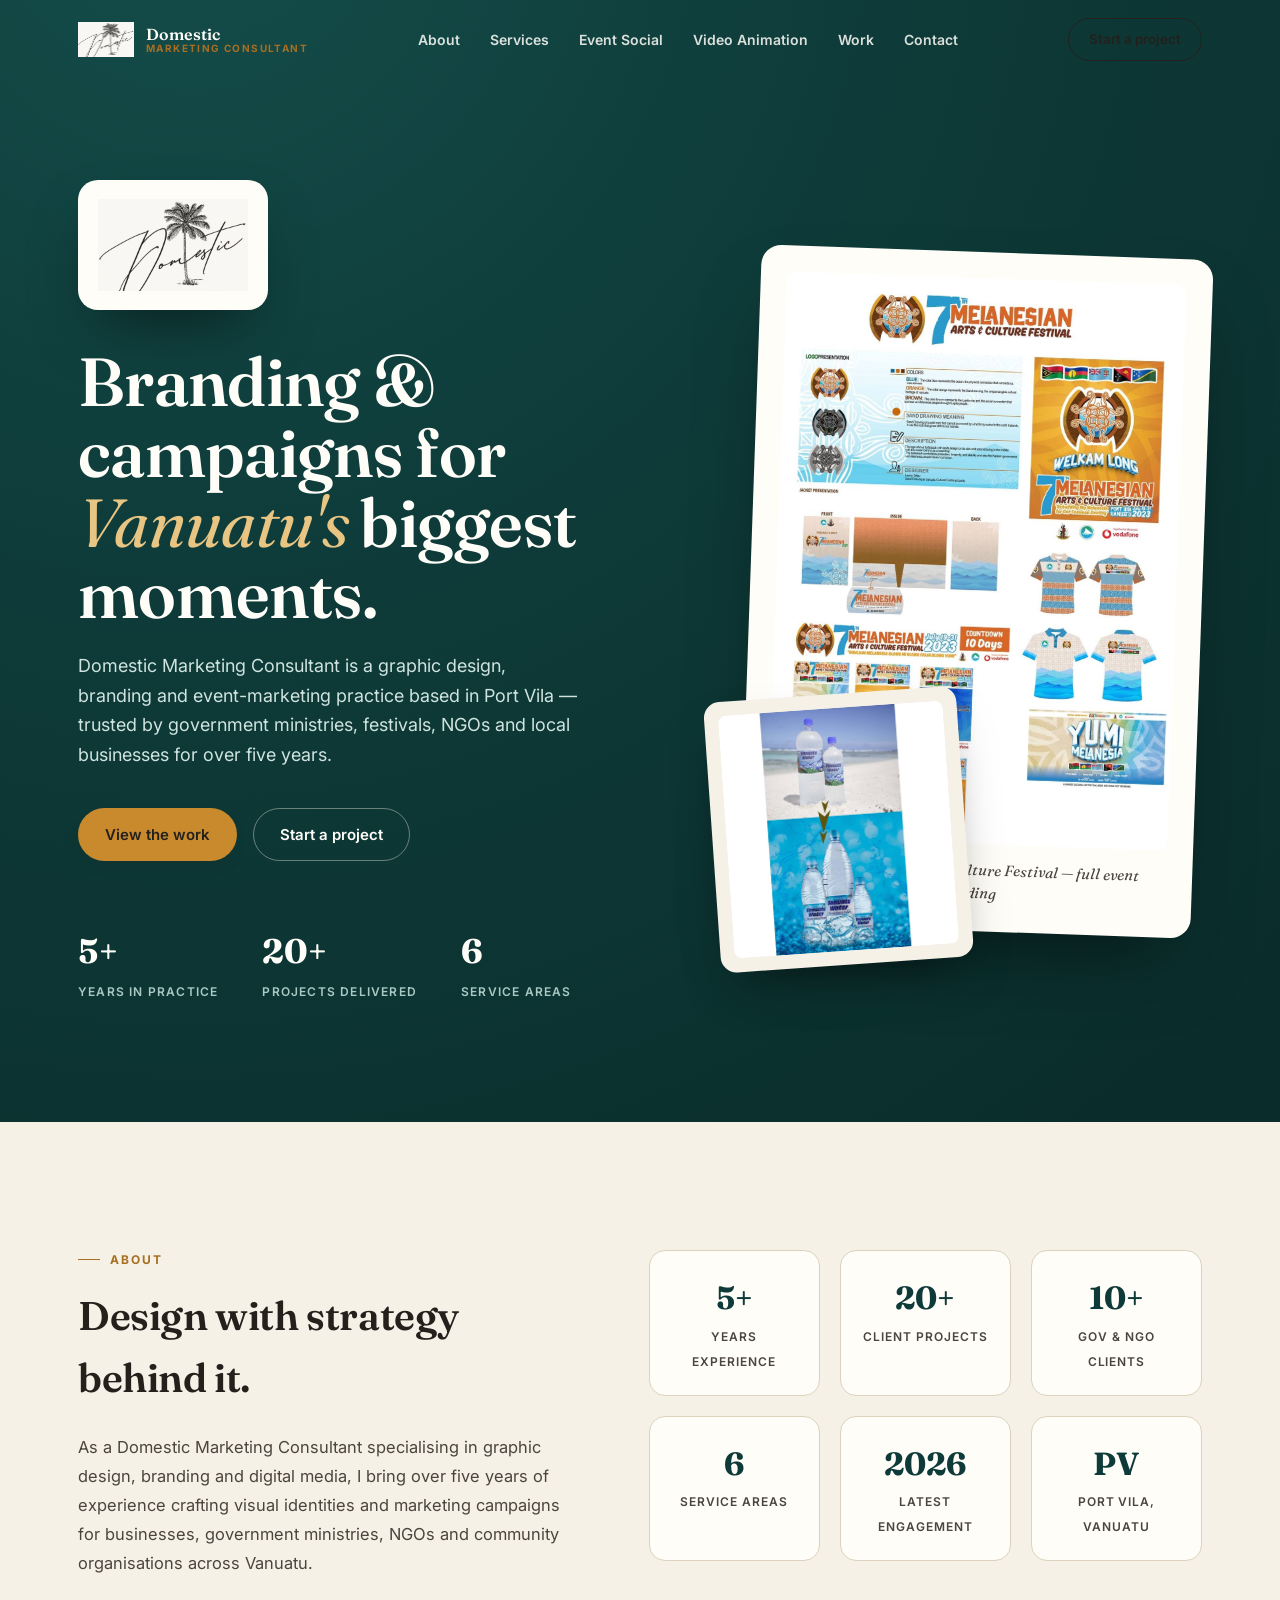
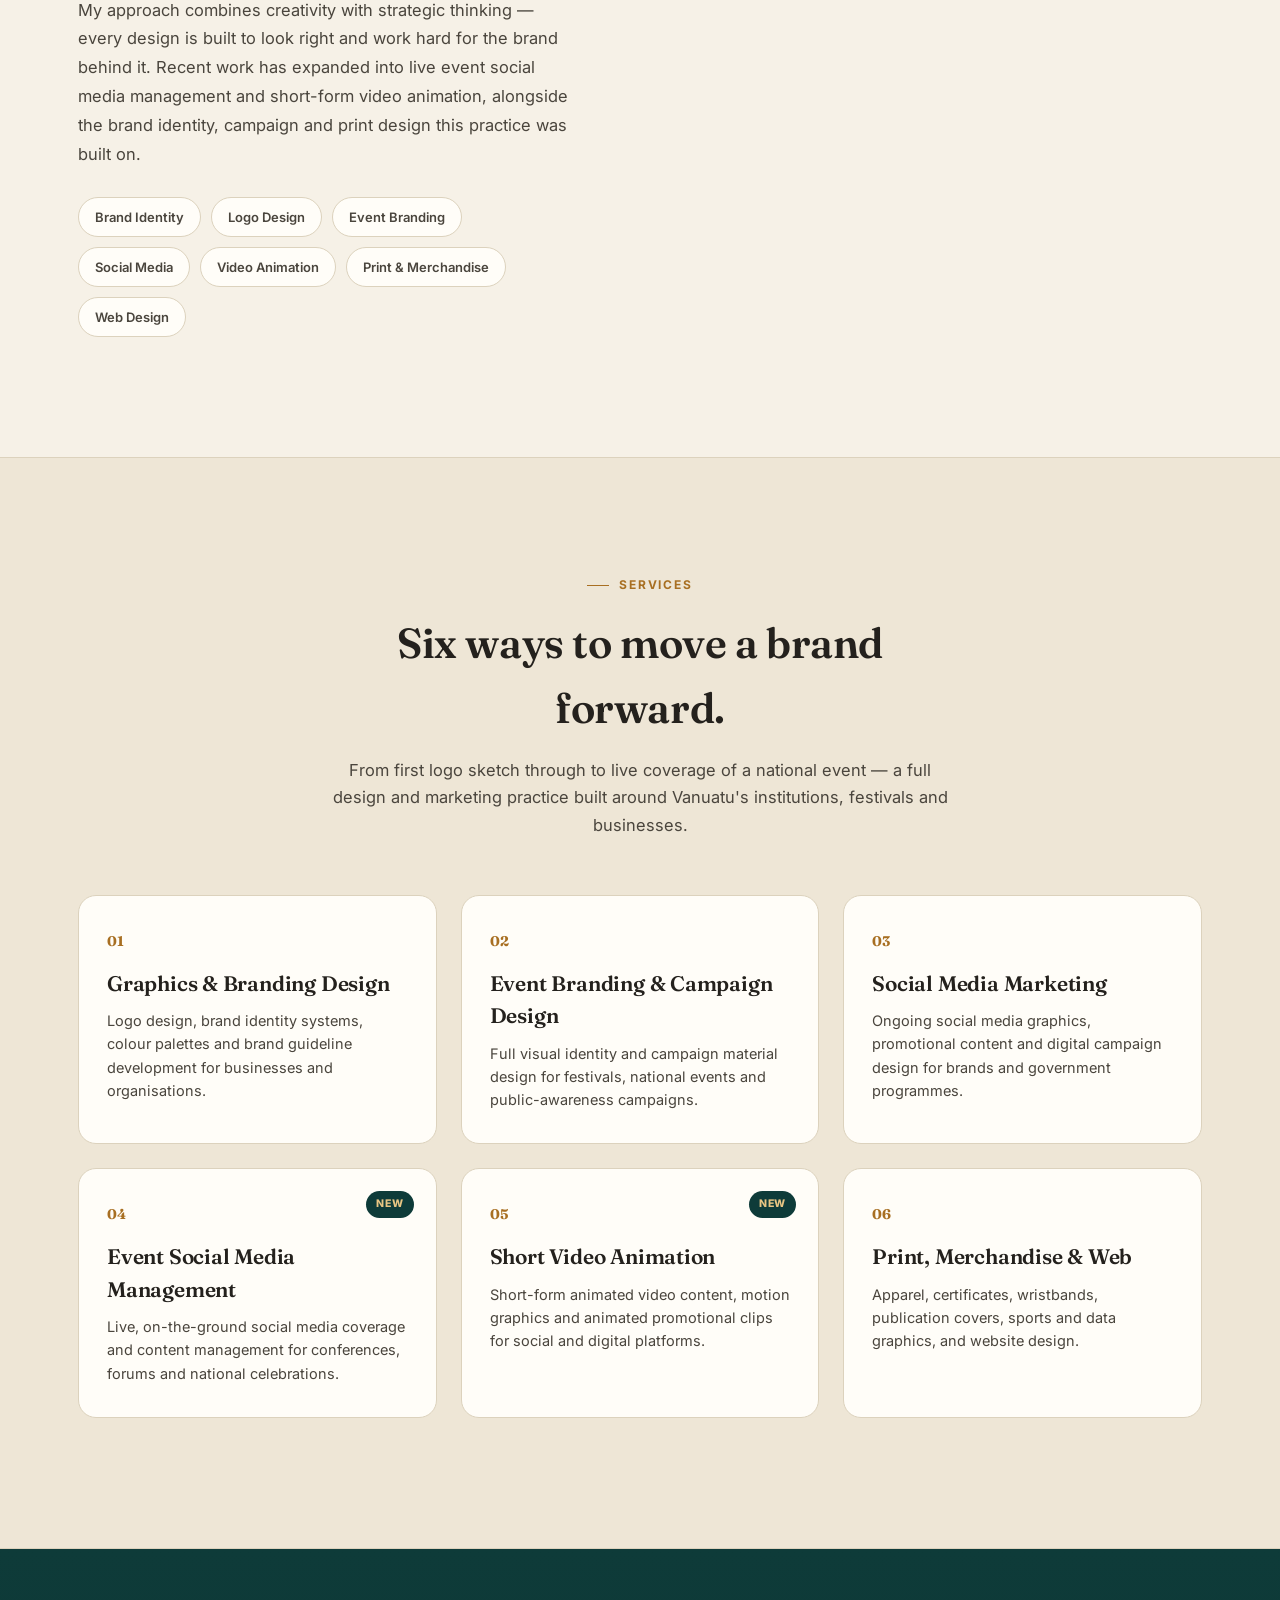
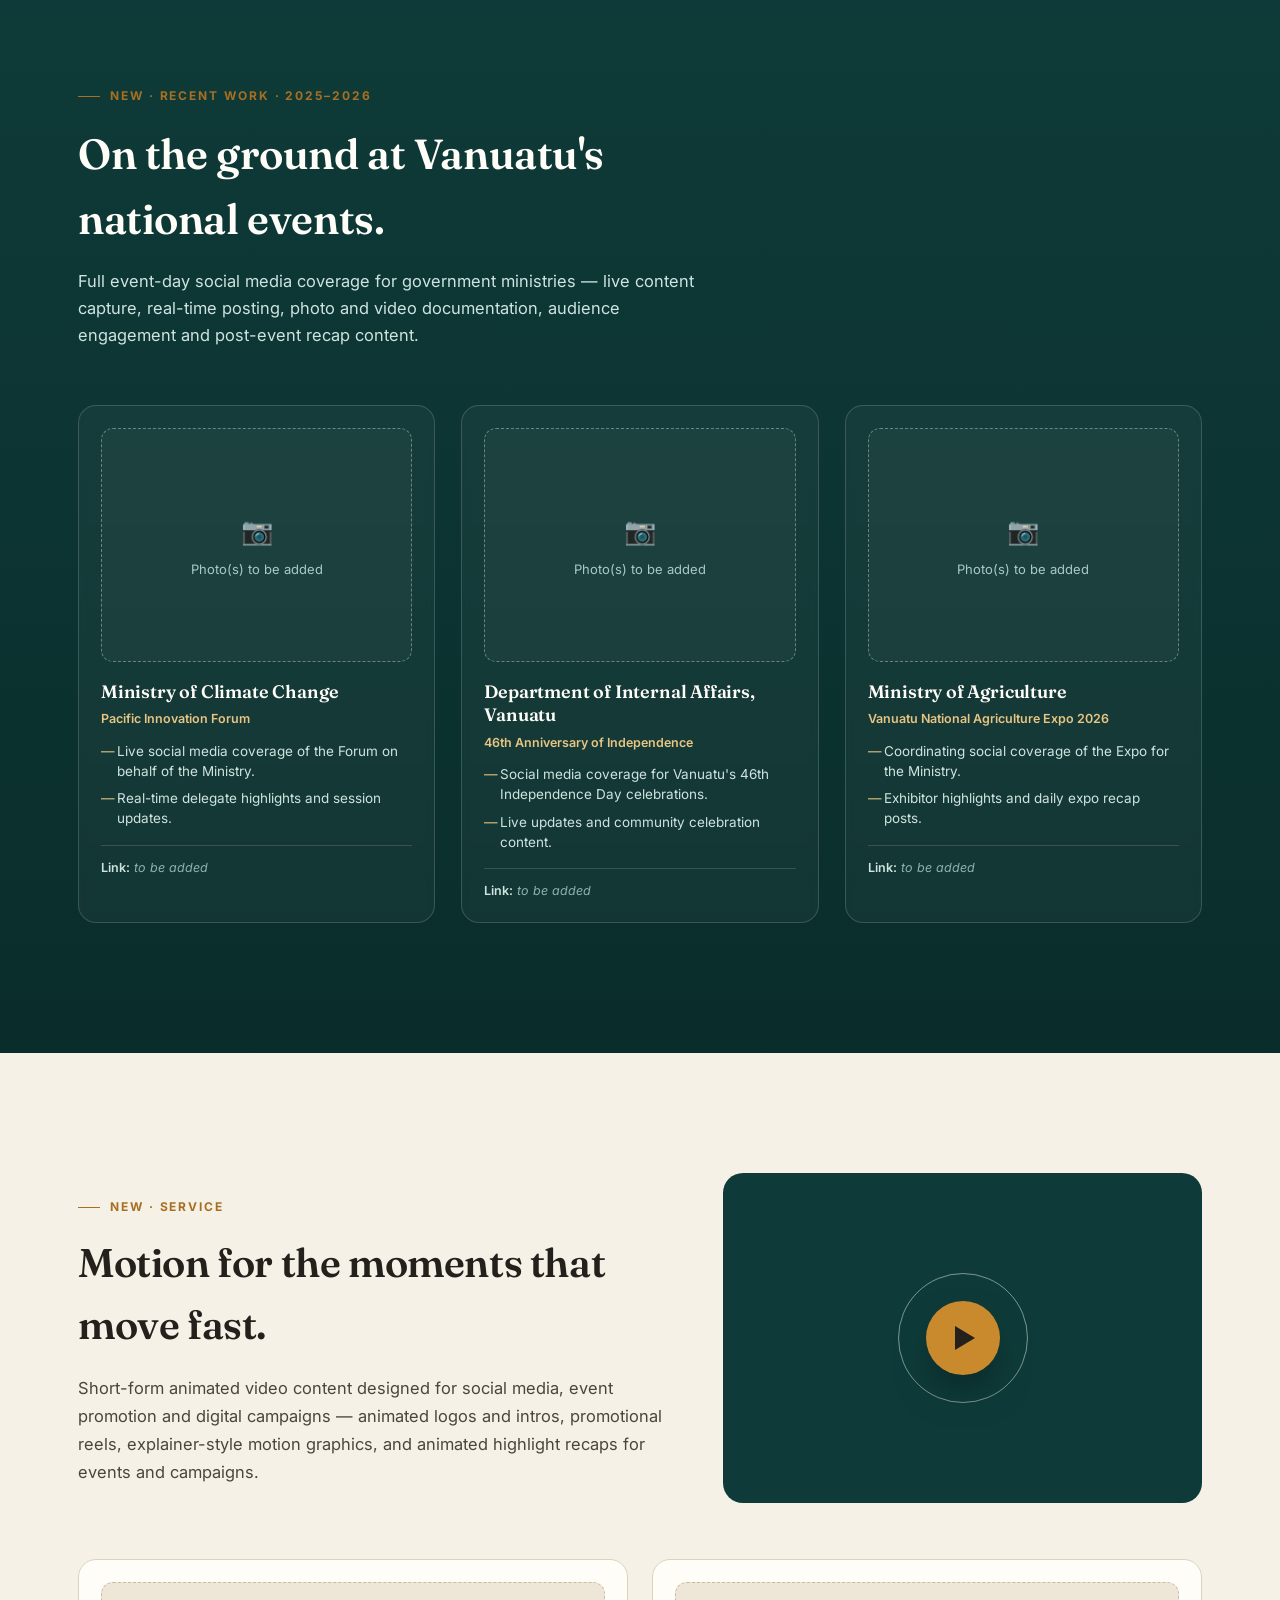
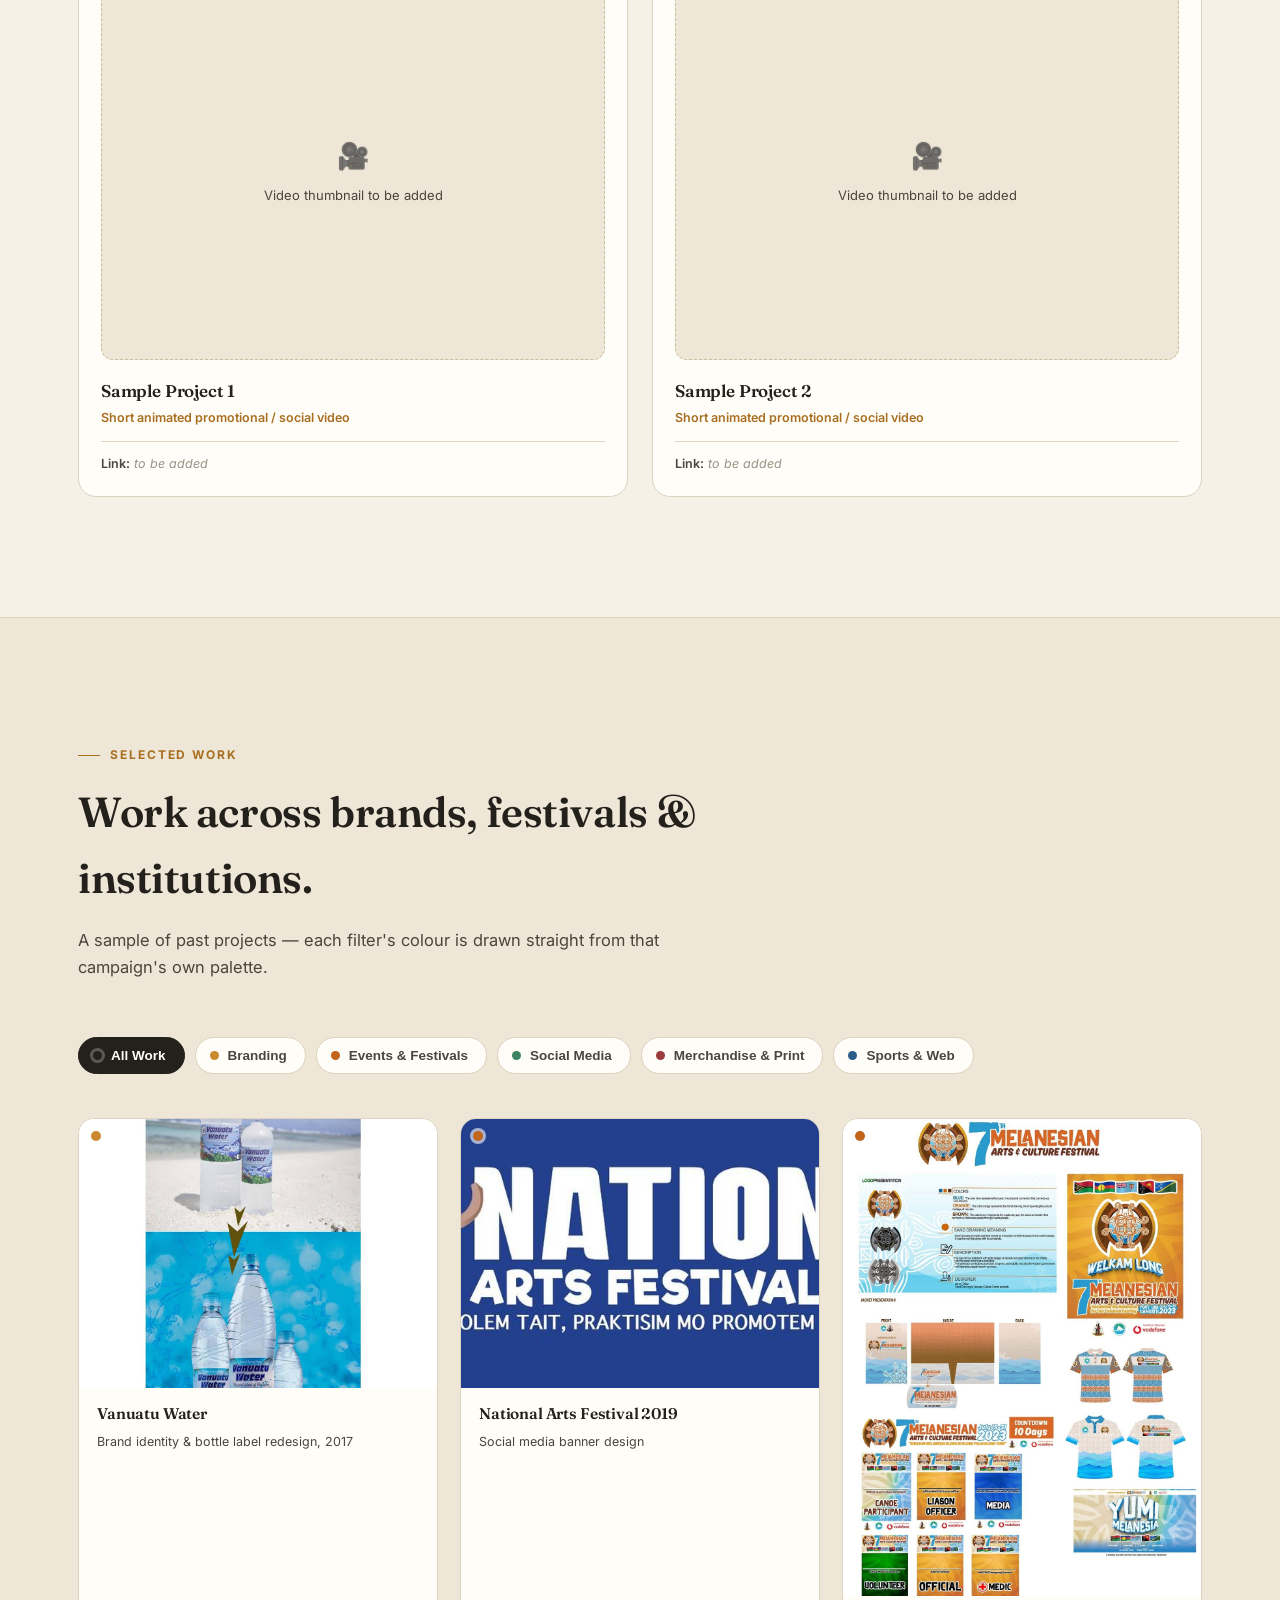
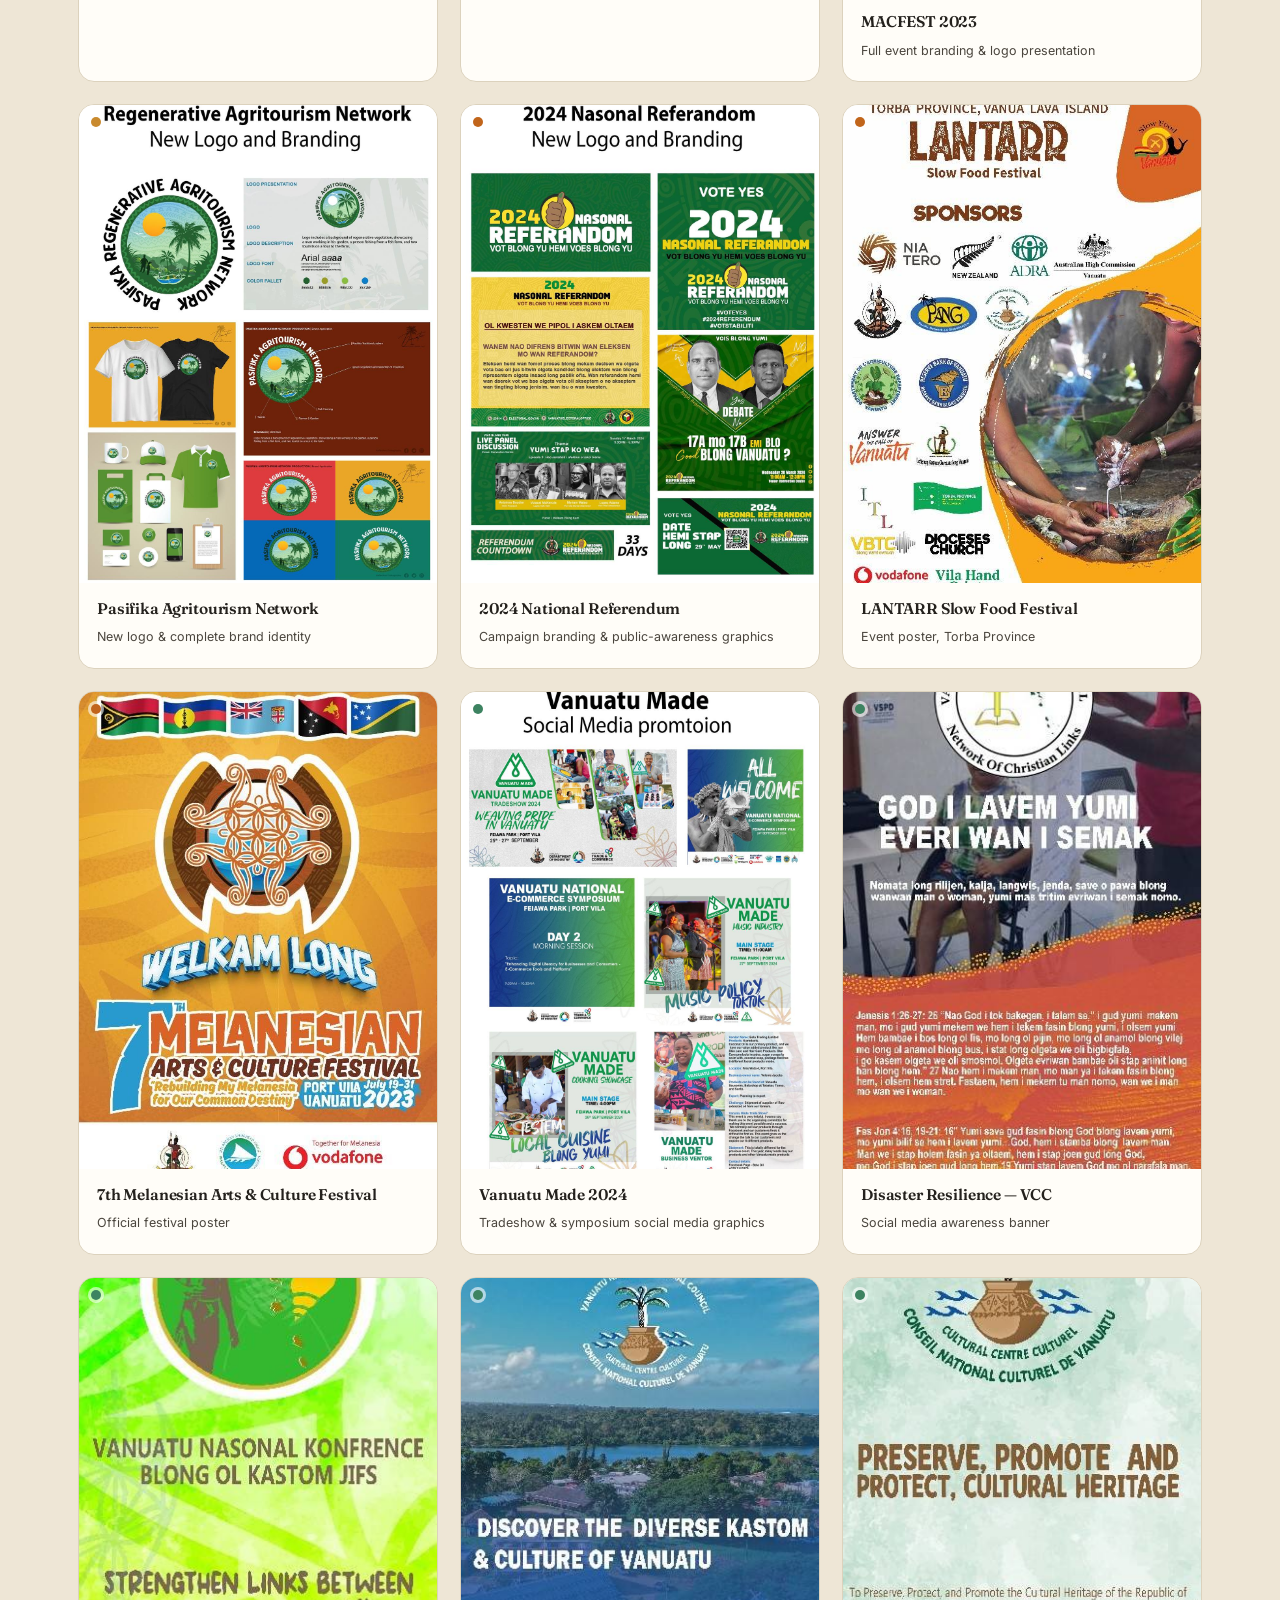
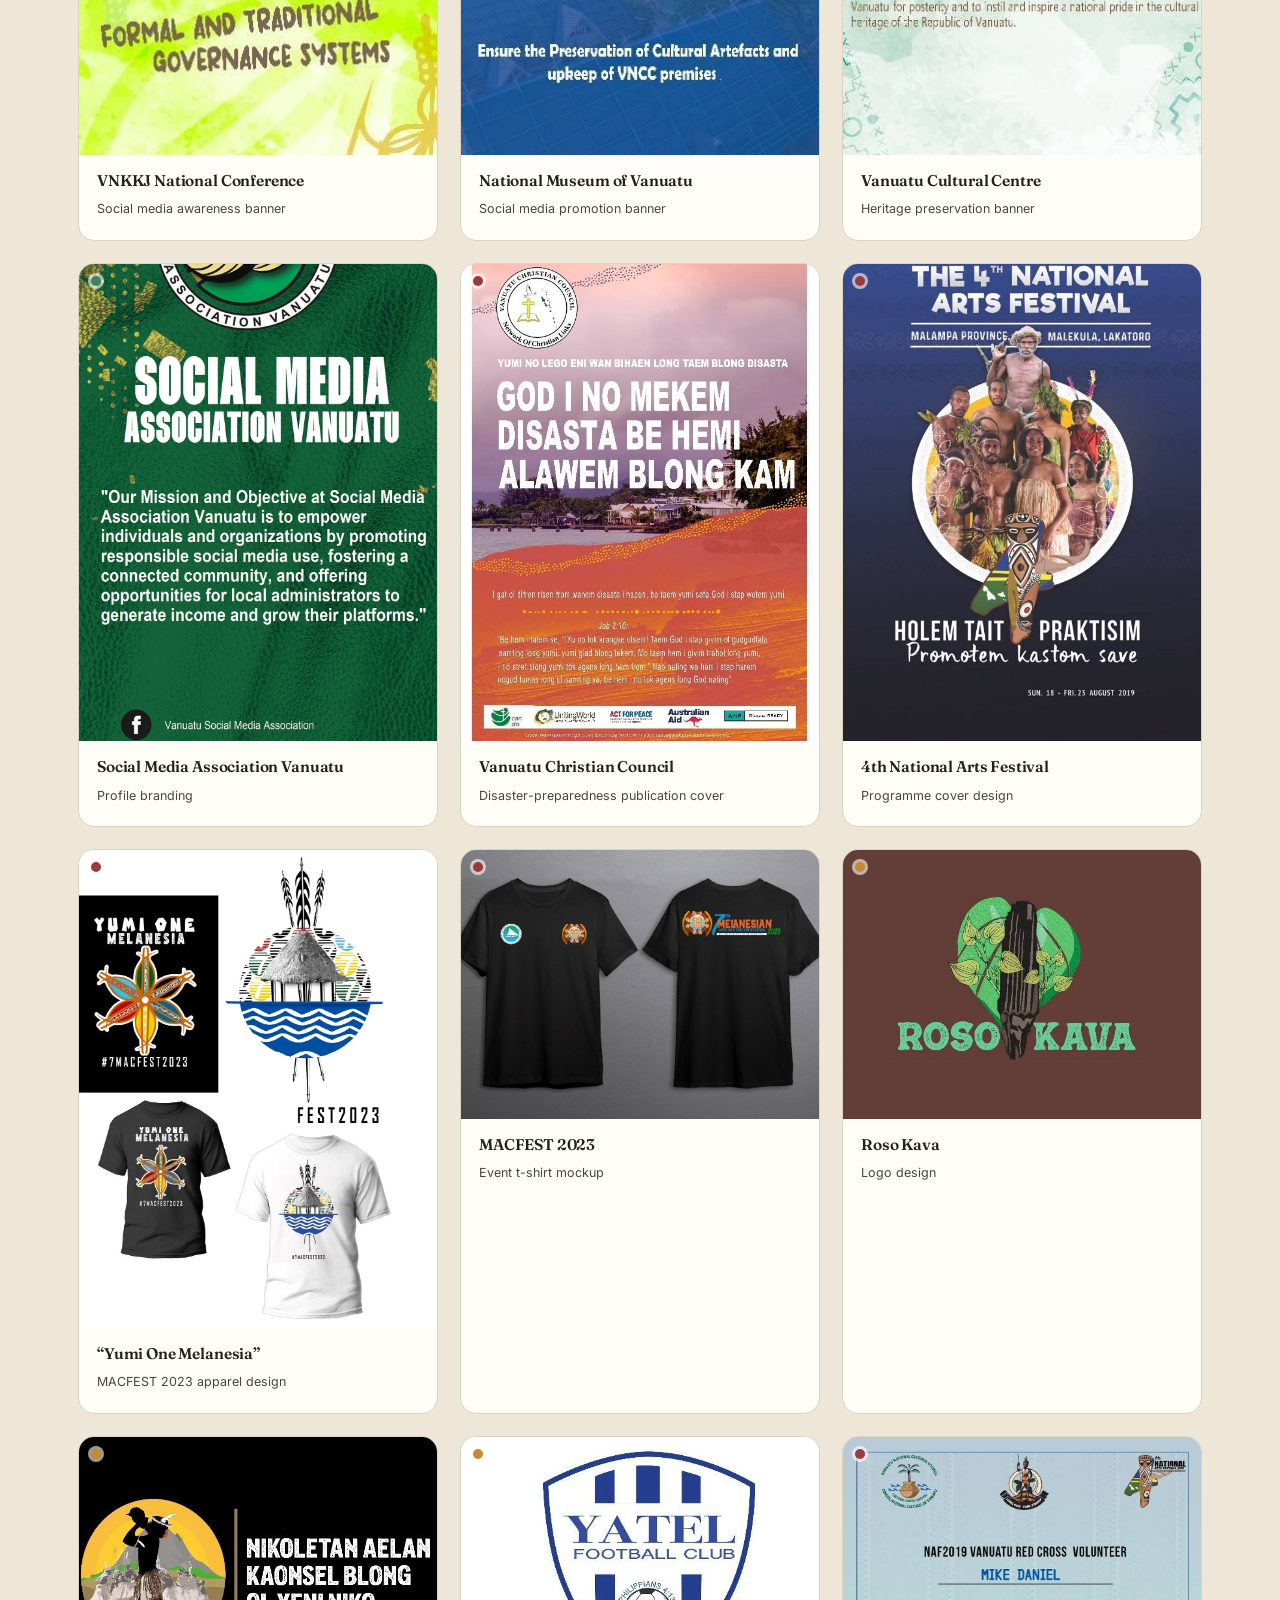
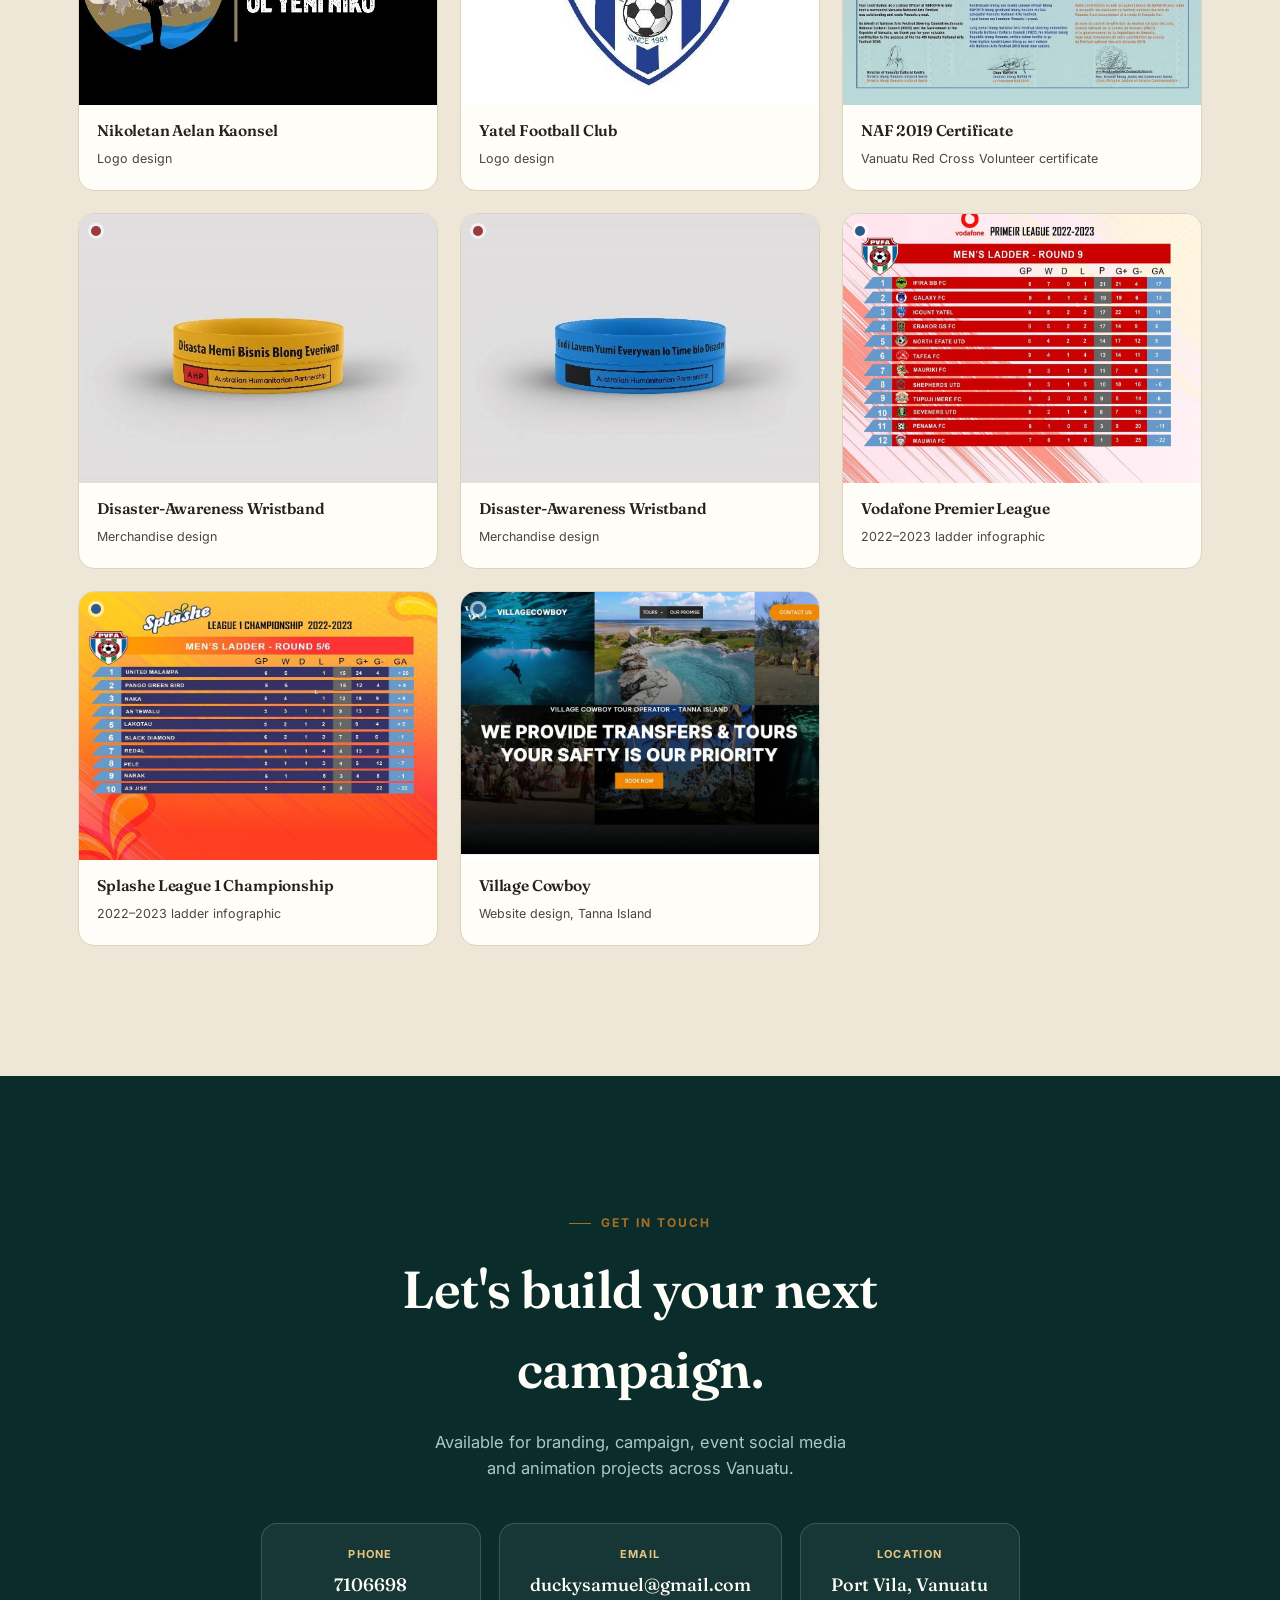
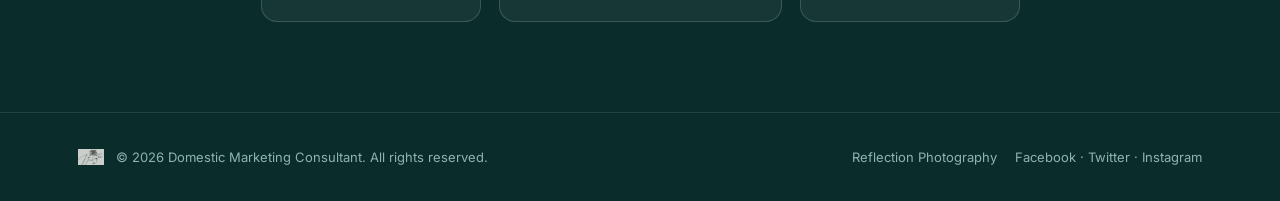
==== index.html @ 4660914f "Add files via upload" ====
<!DOCTYPE html>
<html lang="en">
<head>
<meta charset="UTF-8">
<meta name="viewport" content="width=device-width, initial-scale=1.0">
<title>Domestic Marketing Consultant — Portfolio</title>
<meta name="description" content="Domestic Marketing Consultant — graphic design, branding, event marketing, social media management and short video animation, based in Port Vila, Vanuatu.">
<script>document.documentElement.classList.add('js');</script>
<link rel="preconnect" href="https://fonts.googleapis.com">
<link rel="preconnect" href="https://fonts.gstatic.com" crossorigin>
<link href="https://fonts.googleapis.com/css2?family=Fraunces:ital,opsz,wght@0,9..144,300;0,9..144,400;0,9..144,500;0,9..144,600;0,9..144,700;1,9..144,400;1,9..144,500&family=Inter:wght@400;500;600;700;800&display=swap" rel="stylesheet">
<style>
  :root{
    --ink:#24211d;
    --ink-soft:#4a453d;
    --sand:#f6f1e7;
    --sand-deep:#eee6d6;
    --lagoon:#0e3b39;
    --lagoon-deep:#0a2d2b;
    --gold:#c98a2e;
    --gold-deep:#a86f22;
    --line:#dcd2bd;
    --line-dark:#1c4d4a;
    --cream:#fffdf8;
    --font-display:'Fraunces', Georgia, 'Times New Roman', serif;
    --font-body:'Inter', -apple-system, 'Segoe UI', Roboto, Helvetica, Arial, sans-serif;
    --container: 1180px;
    --shadow: 0 18px 40px -18px rgba(36,33,29,.28);
    --shadow-sm: 0 8px 20px -10px rgba(36,33,29,.22);
  }

  *,*::before,*::after{ box-sizing:border-box; }
  html{ scroll-behavior:smooth; }
  @media (prefers-reduced-motion: reduce){
    html{ scroll-behavior:auto; }
    *,*::before,*::after{ animation-duration:0.01ms !important; animation-iteration-count:1 !important; transition-duration:0.01ms !important; scroll-behavior:auto !important; }
  }
  body{
    margin:0;
    font-family:var(--font-body);
    color:var(--ink);
    background:var(--sand);
    -webkit-font-smoothing:antialiased;
    line-height:1.55;
  }
  img{ max-width:100%; display:block; }
  a{ color:inherit; text-decoration:none; }
  ul{ margin:0; padding:0; list-style:none; }
  h1,h2,h3,h4{ font-family:var(--font-display); margin:0; font-weight:600; letter-spacing:-0.01em; }
  p{ margin:0; }
  .container{ max-width:var(--container); margin:0 auto; padding:0 28px; }
  section{ position:relative; }

  .eyebrow{
    display:inline-flex; align-items:center; gap:10px;
    font-family:var(--font-body); font-weight:700; font-size:12px;
    letter-spacing:.16em; text-transform:uppercase; color:var(--gold-deep);
    margin-bottom:16px;
  }
  .eyebrow::before{ content:""; width:22px; height:1px; background:var(--gold-deep); display:inline-block; }
  .on-dark .eyebrow{ color:#e8c583; }
  .on-dark .eyebrow::before{ background:#e8c583; }

  .btn{
    display:inline-flex; align-items:center; justify-content:center; gap:8px;
    font-family:var(--font-body); font-weight:600; font-size:15px;
    padding:14px 26px; border-radius:999px; border:1.5px solid transparent;
    cursor:pointer; transition:transform .25s ease, box-shadow .25s ease, background .25s ease, color .25s ease, border-color .25s ease;
    white-space:nowrap;
  }
  .btn-primary{ background:var(--gold); color:var(--ink); box-shadow:var(--shadow-sm); }
  .btn-primary:hover{ background:var(--gold-deep); transform:translateY(-2px); box-shadow:var(--shadow); }
  .btn-ghost{ border-color:rgba(246,241,231,.4); color:var(--cream); }
  .btn-ghost:hover{ border-color:var(--cream); background:rgba(246,241,231,.08); transform:translateY(-2px); }
  .btn-outline{ border-color:var(--ink); color:var(--ink); }
  .btn-outline:hover{ background:var(--ink); color:var(--cream); transform:translateY(-2px); }

  /* ---------- NAV ---------- */
  header.site-nav{
    position:fixed; top:0; left:0; right:0; z-index:1000;
    padding:18px 0;
    transition:background .35s ease, padding .35s ease, box-shadow .35s ease, border-color .35s ease;
    border-bottom:1px solid transparent;
  }
  header.site-nav.scrolled{
    background:rgba(246,241,231,.92); backdrop-filter:blur(10px);
    padding:12px 0; border-color:var(--line); box-shadow:0 6px 24px -18px rgba(36,33,29,.4);
  }
  .nav-inner{ display:flex; align-items:center; justify-content:space-between; gap:20px; }
  .brand{ display:flex; align-items:center; gap:12px; }
  .brand img{ width:56px; height:auto; }
  .brand-text{ display:flex; flex-direction:column; line-height:1.15; }
  .brand-text strong{ font-family:var(--font-display); font-size:16px; font-weight:600; color:var(--ink); }
  header.site-nav:not(.scrolled) .brand-text strong{ color:var(--cream); }
  .brand-text span{ font-size:10px; letter-spacing:.14em; text-transform:uppercase; color:var(--gold-deep); font-weight:700; }
  nav.links{ display:flex; align-items:center; gap:30px; }
  nav.links a{
    font-size:14px; font-weight:600; color:var(--cream); opacity:.85; position:relative; padding:4px 0;
  }
  header.site-nav.scrolled nav.links a{ color:var(--ink); opacity:.8; }
  nav.links a::after{ content:""; position:absolute; left:0; bottom:-2px; width:0; height:2px; background:var(--gold); transition:width .25s ease; }
  nav.links a:hover{ opacity:1; }
  nav.links a:hover::after{ width:100%; }
  .nav-cta{ display:flex; align-items:center; gap:14px; }
  .hamburger{ display:none; flex-direction:column; gap:5px; background:none; border:0; cursor:pointer; padding:6px; }
  .hamburger span{ width:24px; height:2px; background:var(--cream); border-radius:2px; transition:.3s; }
  header.site-nav.scrolled .hamburger span{ background:var(--ink); }

  .mobile-menu{
    position:fixed; inset:0; background:var(--lagoon-deep); z-index:1100;
    display:flex; flex-direction:column; align-items:center; justify-content:center; gap:28px;
    transform:translateY(-100%); transition:transform .4s ease;
  }
  .mobile-menu.open{ transform:translateY(0); }
  .mobile-menu a{ font-family:var(--font-display); font-size:28px; color:var(--cream); }
  .mobile-menu .close-btn{ position:absolute; top:24px; right:28px; background:none; border:0; color:var(--cream); font-size:28px; cursor:pointer; }

  /* ---------- HERO ---------- */
  .hero{
    background:radial-gradient(120% 140% at 15% -10%, #144d4a 0%, var(--lagoon) 45%, var(--lagoon-deep) 100%);
    color:var(--cream);
    padding:180px 0 120px;
    overflow:hidden;
  }
  .hero-inner{ display:grid; grid-template-columns:1.15fr .85fr; gap:60px; align-items:center; }
  .hero-badge{
    width:190px; height:130px; border-radius:20px; background:var(--cream);
    display:flex; align-items:center; justify-content:center; box-shadow:0 30px 60px -20px rgba(0,0,0,.5);
    margin-bottom:36px; padding:14px 20px;
  }
  .hero-badge img{ width:100%; height:auto; animation:sway 7s ease-in-out infinite; transform-origin:50% 85%; }
  @keyframes sway{ 0%,100%{ transform:rotate(-3deg);} 50%{ transform:rotate(3deg);} }
  .hero h1{
    font-size:clamp(38px, 5.4vw, 68px); line-height:1.04; font-weight:600; color:var(--cream);
    max-width:16ch;
  }
  .hero h1 em{ font-style:italic; font-weight:400; color:#e8c583; }
  .hero p.lead{ font-size:18px; color:#cfe4e0; max-width:46ch; margin-top:22px; line-height:1.65; }
  .hero-ctas{ display:flex; gap:16px; margin-top:38px; flex-wrap:wrap; }
  .stat-row{ display:flex; gap:44px; margin-top:64px; flex-wrap:wrap; }
  .stat-row div strong{ display:block; font-family:var(--font-display); font-size:34px; color:var(--cream); }
  .stat-row div span{ font-size:12px; letter-spacing:.1em; text-transform:uppercase; color:#a9c9c4; font-weight:600; }

  .hero-visual{ position:relative; }
  .hero-card{
    background:var(--cream); border-radius:20px; padding:26px; box-shadow:0 40px 80px -30px rgba(0,0,0,.55);
    transform:rotate(2deg);
  }
  .hero-card img{ border-radius:12px; }
  .hero-card p{ font-family:var(--font-display); font-style:italic; color:var(--ink-soft); font-size:15px; margin-top:14px; text-align:center; }
  .hero-card-2{
    position:absolute; bottom:-34px; left:-38px; width:56%;
    background:var(--sand); border-radius:16px; padding:14px; box-shadow:0 24px 50px -20px rgba(0,0,0,.5);
    transform:rotate(-4deg);
  }
  .hero-card-2 img{ border-radius:8px; }

  /* ---------- SECTION HEADS ---------- */
  .section-head{ max-width:620px; margin-bottom:56px; }
  .section-head.center{ margin-left:auto; margin-right:auto; text-align:center; }
  .section-head h2{ font-size:clamp(28px,3.6vw,42px); }
  .section-head p{ margin-top:16px; color:var(--ink-soft); font-size:16.5px; line-height:1.65; }

  /* ---------- ABOUT ---------- */
  .about{ padding:120px 0; }
  .about-grid{ display:grid; grid-template-columns:.95fr 1.05fr; gap:70px; align-items:start; }
  .about p{ color:var(--ink-soft); font-size:16.5px; line-height:1.75; margin-bottom:18px; }
  .chip-grid{ display:flex; flex-wrap:wrap; gap:10px; margin-top:28px; }
  .chip{
    font-size:13px; font-weight:600; padding:9px 16px; border-radius:999px;
    background:var(--cream); border:1px solid var(--line); color:var(--ink-soft);
  }
  .about-stats{ display:grid; grid-template-columns:repeat(3,1fr); gap:20px; margin-top:8px; }
  .about-stat{ background:var(--cream); border:1px solid var(--line); border-radius:16px; padding:22px 18px; text-align:center; }
  .about-stat strong{ display:block; font-family:var(--font-display); font-size:32px; color:var(--lagoon); }
  .about-stat span{ font-size:12px; text-transform:uppercase; letter-spacing:.08em; color:var(--ink-soft); font-weight:600; }

  /* ---------- SERVICES ---------- */
  .services{ padding:110px 0 130px; background:var(--sand-deep); border-top:1px solid var(--line); border-bottom:1px solid var(--line); }
  .service-grid{ display:grid; grid-template-columns:repeat(3,1fr); gap:24px; }
  .service-card{
    background:var(--cream); border:1px solid var(--line); border-radius:18px; padding:32px 28px;
    position:relative; overflow:hidden; transition:transform .3s ease, box-shadow .3s ease;
  }
  .service-card:hover{ transform:translateY(-6px); box-shadow:var(--shadow); }
  .service-num{ font-family:var(--font-display); font-size:14px; color:var(--gold-deep); font-weight:700; }
  .service-card h3{ font-size:21px; margin-top:14px; margin-bottom:10px; }
  .service-card p{ color:var(--ink-soft); font-size:14.5px; line-height:1.6; }
  .new-tag{
    position:absolute; top:22px; right:22px; background:var(--lagoon); color:#e8c583;
    font-size:10.5px; font-weight:800; letter-spacing:.08em; padding:5px 10px; border-radius:999px;
  }

  /* ---------- FEATURE (Event SMM) ---------- */
  .feature{ padding:130px 0; background:linear-gradient(180deg, var(--lagoon) 0%, var(--lagoon-deep) 100%); color:var(--cream); }
  .feature .section-head p{ color:#cfe4e0; }
  .feature-grid{ display:grid; grid-template-columns:repeat(3,1fr); gap:26px; margin-top:20px; }
  .work-card{
    background:rgba(255,253,248,.04); border:1px solid rgba(255,253,248,.16); border-radius:18px;
    padding:22px; backdrop-filter:blur(4px);
  }
  .placeholder-box{
    aspect-ratio:4/3; border:1.5px dashed rgba(255,253,248,.35); border-radius:12px;
    display:flex; flex-direction:column; align-items:center; justify-content:center; gap:8px;
    color:#a9c9c4; font-size:13px; margin-bottom:18px; background:rgba(255,253,248,.03);
  }
  .placeholder-box .icon{ font-size:26px; opacity:.8; }
  .work-card h3{ font-size:18px; color:var(--cream); margin-bottom:6px; line-height:1.3; }
  .work-card .role{ font-size:12.5px; color:#e8c583; font-weight:600; margin-bottom:12px; display:block; }
  .work-card ul{ margin-bottom:16px; }
  .work-card li{ font-size:13.5px; color:#cfe4e0; padding-left:16px; position:relative; margin-bottom:7px; line-height:1.5; }
  .work-card li::before{ content:"—"; position:absolute; left:0; color:#e8c583; }
  .link-line{ font-size:12.5px; color:#8fb4af; border-top:1px solid rgba(255,253,248,.14); padding-top:12px; font-style:italic; }
  .link-line b{ color:#cfe4e0; font-style:normal; font-weight:600; }

  /* ---------- SHORT VIDEO ---------- */
  .video-section{ padding:120px 0; }
  .video-grid{ display:grid; grid-template-columns:repeat(2,1fr); gap:24px; margin-top:10px; }
  .video-card{
    background:var(--cream); border:1px solid var(--line); border-radius:18px; padding:22px;
  }
  .video-card .placeholder-box{ border-color:#c8bc9e; color:var(--ink-soft); background:var(--sand-deep); }
  .video-card h3{ font-size:17px; color:var(--ink); margin-bottom:4px; }
  .video-card .role{ display:block; font-size:12.5px; color:var(--gold-deep); font-weight:600; margin-bottom:14px; }
  .video-card .link-line{ color:#9a9284; border-top-color:var(--line); }
  .video-card .link-line b{ color:var(--ink-soft); }
  .video-intro{ display:grid; grid-template-columns:1.1fr .9fr; gap:60px; align-items:center; margin-bottom:56px; }
  .video-intro-visual{
    background:var(--lagoon); border-radius:20px; aspect-ratio:16/11; display:flex; align-items:center; justify-content:center;
    position:relative; overflow:hidden;
  }
  .play-btn{
    width:74px; height:74px; border-radius:50%; background:var(--gold); display:flex; align-items:center; justify-content:center;
    box-shadow:0 20px 40px -12px rgba(0,0,0,.5); position:relative; z-index:2;
  }
  .play-btn::after{ content:""; border-style:solid; border-width:12px 0 12px 20px; border-color:transparent transparent transparent var(--ink); margin-left:5px; }
  .video-intro-visual .ring{ position:absolute; border:1.5px solid rgba(255,253,248,.25); border-radius:50%; }
  .ring1{ width:130px; height:130px; animation:pulse 3s ease-out infinite; }
  .ring2{ width:130px; height:130px; animation:pulse 3s ease-out infinite 1.5s; }
  @keyframes pulse{ 0%{ transform:scale(1); opacity:.7;} 100%{ transform:scale(2.4); opacity:0;} }

  /* ---------- WORK GALLERY ---------- */
  .work{ padding:120px 0 130px; background:var(--sand-deep); border-top:1px solid var(--line); }
  .filters{ display:flex; flex-wrap:wrap; gap:10px; margin-bottom:44px; }
  .filter-btn{
    display:inline-flex; align-items:center; gap:9px; font-size:13.5px; font-weight:600;
    padding:10px 18px 10px 14px; border-radius:999px; border:1px solid var(--line); background:var(--cream);
    color:var(--ink-soft); cursor:pointer; transition:.25s ease;
  }
  .filter-btn .dot{ width:9px; height:9px; border-radius:50%; display:inline-block; }
  .filter-btn:hover{ border-color:var(--ink); color:var(--ink); }
  .filter-btn.active{ background:var(--ink); color:var(--cream); border-color:var(--ink); }
  .filter-btn.active .dot{ box-shadow:0 0 0 3px rgba(255,255,255,.25); }

  .gallery{ display:grid; grid-template-columns:repeat(3,1fr); gap:22px; }
  .g-item{
    background:var(--cream); border:1px solid var(--line); border-radius:16px; overflow:hidden;
    cursor:pointer; transition:transform .3s ease, box-shadow .3s ease; opacity:1; transform:scale(1);
  }
  .g-item.hidden{ display:none; }
  .g-item:hover{ transform:translateY(-5px); box-shadow:var(--shadow); }
  .g-thumb{ position:relative; aspect-ratio:4/3; overflow:hidden; background:#e7ded0; }
  .g-thumb img{ width:100%; height:100%; object-fit:cover; transition:transform .5s ease; }
  .g-item:hover .g-thumb img{ transform:scale(1.06); }
  .g-cat-dot{ position:absolute; top:12px; left:12px; width:10px; height:10px; border-radius:50%; box-shadow:0 0 0 3px rgba(255,255,255,.6); }
  .g-body{ padding:16px 18px 20px; }
  .g-body h4{ font-size:15.5px; font-weight:600; margin-bottom:4px; line-height:1.3; }
  .g-body span{ font-size:12.5px; color:var(--ink-soft); }
  .g-item.tall .g-thumb{ aspect-ratio:3/4; }

  /* ---------- LIGHTBOX ---------- */
  .lightbox{
    position:fixed; inset:0; background:rgba(14,15,13,.92); z-index:1200; display:none;
    align-items:center; justify-content:center; padding:40px;
  }
  .lightbox.open{ display:flex; }
  .lightbox-inner{ max-width:900px; width:100%; }
  .lightbox-inner img{ border-radius:10px; max-height:76vh; width:auto; margin:0 auto; box-shadow:0 40px 80px -20px rgba(0,0,0,.6); }
  .lightbox-cap{ color:var(--cream); text-align:center; margin-top:18px; font-size:14.5px; }
  .lightbox-cap strong{ display:block; font-family:var(--font-display); font-size:19px; margin-bottom:4px; }
  .lightbox-close{
    position:fixed; top:26px; right:32px; background:none; border:0; color:var(--cream); font-size:30px; cursor:pointer;
    width:44px; height:44px; display:flex; align-items:center; justify-content:center; border-radius:50%;
    transition:background .2s ease;
  }
  .lightbox-close:hover{ background:rgba(255,255,255,.12); }

  /* ---------- CONTACT ---------- */
  .contact{ padding:130px 0 90px; background:var(--lagoon-deep); color:var(--cream); text-align:center; }
  .contact h2{ font-size:clamp(30px,4.4vw,52px); color:var(--cream); max-width:16ch; margin:0 auto; }
  .contact p.lead{ color:#a9c9c4; max-width:44ch; margin:20px auto 0; font-size:16.5px; }
  .contact-links{ display:flex; justify-content:center; gap:18px; margin-top:42px; flex-wrap:wrap; }
  .contact-card{
    background:rgba(255,253,248,.05); border:1px solid rgba(255,253,248,.16); border-radius:16px;
    padding:22px 30px; min-width:220px; transition:.25s ease;
  }
  .contact-card:hover{ background:rgba(255,253,248,.1); transform:translateY(-4px); }
  .contact-card span.label{ display:block; font-size:11px; letter-spacing:.12em; text-transform:uppercase; color:#e8c583; font-weight:700; margin-bottom:8px; }
  .contact-card strong{ font-family:var(--font-display); font-size:18px; font-weight:500; }

  footer{ padding:34px 0; background:var(--lagoon-deep); border-top:1px solid rgba(255,253,248,.1); }
  .footer-inner{ display:flex; align-items:center; justify-content:space-between; gap:20px; flex-wrap:wrap; }
  .footer-inner img{ width:26px; opacity:.8; }
  .footer-left{ display:flex; align-items:center; gap:12px; color:#8fb4af; font-size:13px; }
  .footer-right{ color:#8fb4af; font-size:13px; display:flex; gap:18px; }

  .reveal{ opacity:0; transform:translateY(28px); transition:opacity .8s ease, transform .8s ease; }
  html:not(.js) .reveal{ opacity:1; transform:none; }
  .reveal.in-view{ opacity:1; transform:translateY(0); }

  @media (max-width: 980px){
    nav.links, .nav-cta .btn-outline{ display:none; }
    .hamburger{ display:flex; }
    .hero-inner{ grid-template-columns:1fr; }
    .hero-visual{ margin-top:60px; max-width:420px; }
    .about-grid{ grid-template-columns:1fr; gap:50px; }
    .about-stats{ grid-template-columns:repeat(3,1fr); }
    .service-grid{ grid-template-columns:repeat(2,1fr); }
    .feature-grid{ grid-template-columns:1fr; }
    .video-grid{ grid-template-columns:1fr; }
    .video-intro{ grid-template-columns:1fr; gap:36px; }
    .gallery{ grid-template-columns:repeat(2,1fr); }
  }
  @media (max-width: 600px){
    .hero{ padding:150px 0 90px; }
    .hero-card-2{ display:none; }
    .service-grid{ grid-template-columns:1fr; }
    .gallery{ grid-template-columns:1fr; }
    .stat-row{ gap:30px; }
    .about-stats{ grid-template-columns:1fr; }
    .contact-card{ min-width:0; width:100%; }
    .footer-inner{ flex-direction:column; text-align:center; }
  }
</style>
</head>
<body>

<!-- ================= NAV ================= -->
<header class="site-nav" id="siteNav">
  <div class="container nav-inner">
    <a href="#top" class="brand">
      <img src="[data-uri]" alt="Domestic Marketing Consultant logo">
      <span class="brand-text"><strong>Domestic</strong><span>Marketing Consultant</span></span>
    </a>
    <nav class="links">
      <a href="#about">About</a>
      <a href="#services">Services</a>
      <a href="#event-smm">Event Social</a>
      <a href="#video">Video Animation</a>
      <a href="#work">Work</a>
      <a href="#contact">Contact</a>
    </nav>
    <div class="nav-cta">
      <a href="#contact" class="btn btn-outline" style="padding:10px 20px; font-size:13.5px;">Start a project</a>
      <button class="hamburger" id="hamburgerBtn" aria-label="Open menu">
        <span></span><span></span><span></span>
      </button>
    </div>
  </div>
</header>

<div class="mobile-menu" id="mobileMenu">
  <button class="close-btn" id="closeMenuBtn" aria-label="Close menu">&times;</button>
  <a href="#about">About</a>
  <a href="#services">Services</a>
  <a href="#event-smm">Event Social</a>
  <a href="#video">Video Animation</a>
  <a href="#work">Work</a>
  <a href="#contact">Contact</a>
</div>

<!-- ================= HERO ================= -->
<section class="hero" id="top">
  <div class="container hero-inner">
    <div>
      <div class="hero-badge"><img src="[data-uri]" alt="Palm logo mark"></div>
      <h1>Branding &amp; campaigns for <em>Vanuatu's</em> biggest moments.</h1>
      <p class="lead">Domestic Marketing Consultant is a graphic design, branding and event-marketing practice based in Port Vila — trusted by government ministries, festivals, NGOs and local businesses for over five years.</p>
      <div class="hero-ctas">
        <a href="#work" class="btn btn-primary">View the work</a>
        <a href="#contact" class="btn btn-ghost">Start a project</a>
      </div>
      <div class="stat-row">
        <div><strong>5+</strong><span>Years in practice</span></div>
        <div><strong>20+</strong><span>Projects delivered</span></div>
        <div><strong>6</strong><span>Service areas</span></div>
      </div>
    </div>
    <div class="hero-visual">
      <div class="hero-card">
        <img src="[data-uri]" alt="MACFEST 2023 branding">
        <p>7th Melanesian Arts &amp; Culture Festival — full event branding</p>
      </div>
      <div class="hero-card-2">
        <img src="[data-uri]" alt="Vanuatu Water rebrand">
      </div>
    </div>
  </div>
</section>

<!-- ================= ABOUT ================= -->
<section class="about" id="about">
  <div class="container about-grid">
    <div class="reveal">
      <div class="eyebrow">About</div>
      <h2 style="font-size:clamp(28px,3.6vw,40px); margin-bottom:24px;">Design with strategy behind it.</h2>
      <p>As a Domestic Marketing Consultant specialising in graphic design, branding and digital media, I bring over five years of experience crafting visual identities and marketing campaigns for businesses, government ministries, NGOs and community organisations across Vanuatu.</p>
      <p>My approach combines creativity with strategic thinking — every design is built to look right and work hard for the brand behind it. Recent work has expanded into live event social media management and short-form video animation, alongside the brand identity, campaign and print design this practice was built on.</p>
      <div class="chip-grid">
        <span class="chip">Brand Identity</span>
        <span class="chip">Logo Design</span>
        <span class="chip">Event Branding</span>
        <span class="chip">Social Media</span>
        <span class="chip">Video Animation</span>
        <span class="chip">Print &amp; Merchandise</span>
        <span class="chip">Web Design</span>
      </div>
    </div>
    <div class="reveal">
      <div class="about-stats">
        <div class="about-stat"><strong>5+</strong><span>Years Experience</span></div>
        <div class="about-stat"><strong>20+</strong><span>Client Projects</span></div>
        <div class="about-stat"><strong>10+</strong><span>Gov &amp; NGO Clients</span></div>
        <div class="about-stat"><strong>6</strong><span>Service Areas</span></div>
        <div class="about-stat"><strong>2026</strong><span>Latest Engagement</span></div>
        <div class="about-stat"><strong>PV</strong><span>Port Vila, Vanuatu</span></div>
      </div>
    </div>
  </div>
</section>

<!-- ================= SERVICES ================= -->
<section class="services" id="services">
  <div class="container">
    <div class="section-head center reveal" style="margin-left:auto;margin-right:auto;">
      <div class="eyebrow" style="justify-content:center;">Services</div>
      <h2>Six ways to move a brand forward.</h2>
      <p>From first logo sketch through to live coverage of a national event — a full design and marketing practice built around Vanuatu's institutions, festivals and businesses.</p>
    </div>
    <div class="service-grid">
      <div class="service-card reveal">
        <span class="service-num">01</span>
        <h3>Graphics &amp; Branding Design</h3>
        <p>Logo design, brand identity systems, colour palettes and brand guideline development for businesses and organisations.</p>
      </div>
      <div class="service-card reveal">
        <span class="service-num">02</span>
        <h3>Event Branding &amp; Campaign Design</h3>
        <p>Full visual identity and campaign material design for festivals, national events and public-awareness campaigns.</p>
      </div>
      <div class="service-card reveal">
        <span class="service-num">03</span>
        <h3>Social Media Marketing</h3>
        <p>Ongoing social media graphics, promotional content and digital campaign design for brands and government programmes.</p>
      </div>
      <div class="service-card reveal">
        <span class="new-tag">NEW</span>
        <span class="service-num">04</span>
        <h3>Event Social Media Management</h3>
        <p>Live, on-the-ground social media coverage and content management for conferences, forums and national celebrations.</p>
      </div>
      <div class="service-card reveal">
        <span class="new-tag">NEW</span>
        <span class="service-num">05</span>
        <h3>Short Video Animation</h3>
        <p>Short-form animated video content, motion graphics and animated promotional clips for social and digital platforms.</p>
      </div>
      <div class="service-card reveal">
        <span class="service-num">06</span>
        <h3>Print, Merchandise &amp; Web</h3>
        <p>Apparel, certificates, wristbands, publication covers, sports and data graphics, and website design.</p>
      </div>
    </div>
  </div>
</section>

<!-- ================= EVENT SOCIAL MEDIA MANAGEMENT ================= -->
<section class="feature" id="event-smm">
  <div class="container">
    <div class="section-head reveal">
      <div class="eyebrow">New · Recent Work · 2025–2026</div>
      <h2>On the ground at Vanuatu's national events.</h2>
      <p>Full event-day social media coverage for government ministries — live content capture, real-time posting, photo and video documentation, audience engagement and post-event recap content.</p>
    </div>
    <div class="feature-grid">
      <div class="work-card reveal">
        <div class="placeholder-box"><span class="icon">&#128247;</span><span>Photo(s) to be added</span></div>
        <h3>Ministry of Climate Change</h3>
        <span class="role">Pacific Innovation Forum</span>
        <ul>
          <li>Live social media coverage of the Forum on behalf of the Ministry.</li>
          <li>Real-time delegate highlights and session updates.</li>
        </ul>
        <div class="link-line"><b>Link:</b> to be added</div>
      </div>
      <div class="work-card reveal">
        <div class="placeholder-box"><span class="icon">&#128247;</span><span>Photo(s) to be added</span></div>
        <h3>Department of Internal Affairs, Vanuatu</h3>
        <span class="role">46th Anniversary of Independence</span>
        <ul>
          <li>Social media coverage for Vanuatu's 46th Independence Day celebrations.</li>
          <li>Live updates and community celebration content.</li>
        </ul>
        <div class="link-line"><b>Link:</b> to be added</div>
      </div>
      <div class="work-card reveal">
        <div class="placeholder-box"><span class="icon">&#128247;</span><span>Photo(s) to be added</span></div>
        <h3>Ministry of Agriculture</h3>
        <span class="role">Vanuatu National Agriculture Expo 2026</span>
        <ul>
          <li>Coordinating social coverage of the Expo for the Ministry.</li>
          <li>Exhibitor highlights and daily expo recap posts.</li>
        </ul>
        <div class="link-line"><b>Link:</b> to be added</div>
      </div>
    </div>
  </div>
</section>

<!-- ================= SHORT VIDEO ANIMATION ================= -->
<section class="video-section" id="video">
  <div class="container">
    <div class="video-intro">
      <div class="reveal">
        <div class="eyebrow">New · Service</div>
        <h2 style="font-size:clamp(28px,3.6vw,40px); margin-bottom:18px;">Motion for the moments that move fast.</h2>
        <p style="color:var(--ink-soft); font-size:16.5px; line-height:1.7;">Short-form animated video content designed for social media, event promotion and digital campaigns — animated logos and intros, promotional reels, explainer-style motion graphics, and animated highlight recaps for events and campaigns.</p>
      </div>
      <div class="video-intro-visual reveal">
        <div class="ring ring1"></div>
        <div class="ring ring2"></div>
        <div class="play-btn"></div>
      </div>
    </div>
    <div class="video-grid">
      <div class="video-card reveal">
        <div class="placeholder-box"><span class="icon">&#127909;</span><span>Video thumbnail to be added</span></div>
        <h3>Sample Project 1</h3>
        <span class="role">Short animated promotional / social video</span>
        <div class="link-line"><b>Link:</b> to be added</div>
      </div>
      <div class="video-card reveal">
        <div class="placeholder-box"><span class="icon">&#127909;</span><span>Video thumbnail to be added</span></div>
        <h3>Sample Project 2</h3>
        <span class="role">Short animated promotional / social video</span>
        <div class="link-line"><b>Link:</b> to be added</div>
      </div>
    </div>
  </div>
</section>

<!-- ================= WORK GALLERY ================= -->
<section class="work" id="work">
  <div class="container">
    <div class="section-head reveal">
      <div class="eyebrow">Selected Work</div>
      <h2>Work across brands, festivals &amp; institutions.</h2>
      <p>A sample of past projects — each filter's colour is drawn straight from that campaign's own palette.</p>
    </div>

    <div class="filters reveal">
      <button class="filter-btn active" data-filter="all"><span class="dot" style="background:var(--ink);"></span>All Work</button>
      <button class="filter-btn" data-filter="branding"><span class="dot" style="background:#c98a2e;"></span>Branding</button>
      <button class="filter-btn" data-filter="events"><span class="dot" style="background:#c1651b;"></span>Events &amp; Festivals</button>
      <button class="filter-btn" data-filter="social"><span class="dot" style="background:#3d8361;"></span>Social Media</button>
      <button class="filter-btn" data-filter="print"><span class="dot" style="background:#9c3b3b;"></span>Merchandise &amp; Print</button>
      <button class="filter-btn" data-filter="web"><span class="dot" style="background:#2a5c8a;"></span>Sports &amp; Web</button>
    </div>

    <div class="gallery" id="galleryGrid">
      <div class="g-item" data-category="branding">
        <div class="g-thumb">
          <span class="g-cat-dot" style="background:#c98a2e;"></span>
          <img src="[data-uri]" alt="Vanuatu Water">
        </div>
        <div class="g-body">
          <h4>Vanuatu Water</h4>
          <span>Brand identity & bottle label redesign, 2017</span>
        </div>
      </div>
      <div class="g-item" data-category="events,social">
        <div class="g-thumb">
          <span class="g-cat-dot" style="background:#c1651b;"></span>
          <img src="[data-uri]" alt="National Arts Festival 2019">
        </div>
        <div class="g-body">
          <h4>National Arts Festival 2019</h4>
          <span>Social media banner design</span>
        </div>
      </div>
      <div class="g-item tall" data-category="events,branding">
        <div class="g-thumb">
          <span class="g-cat-dot" style="background:#c1651b;"></span>
          <img src="[data-uri]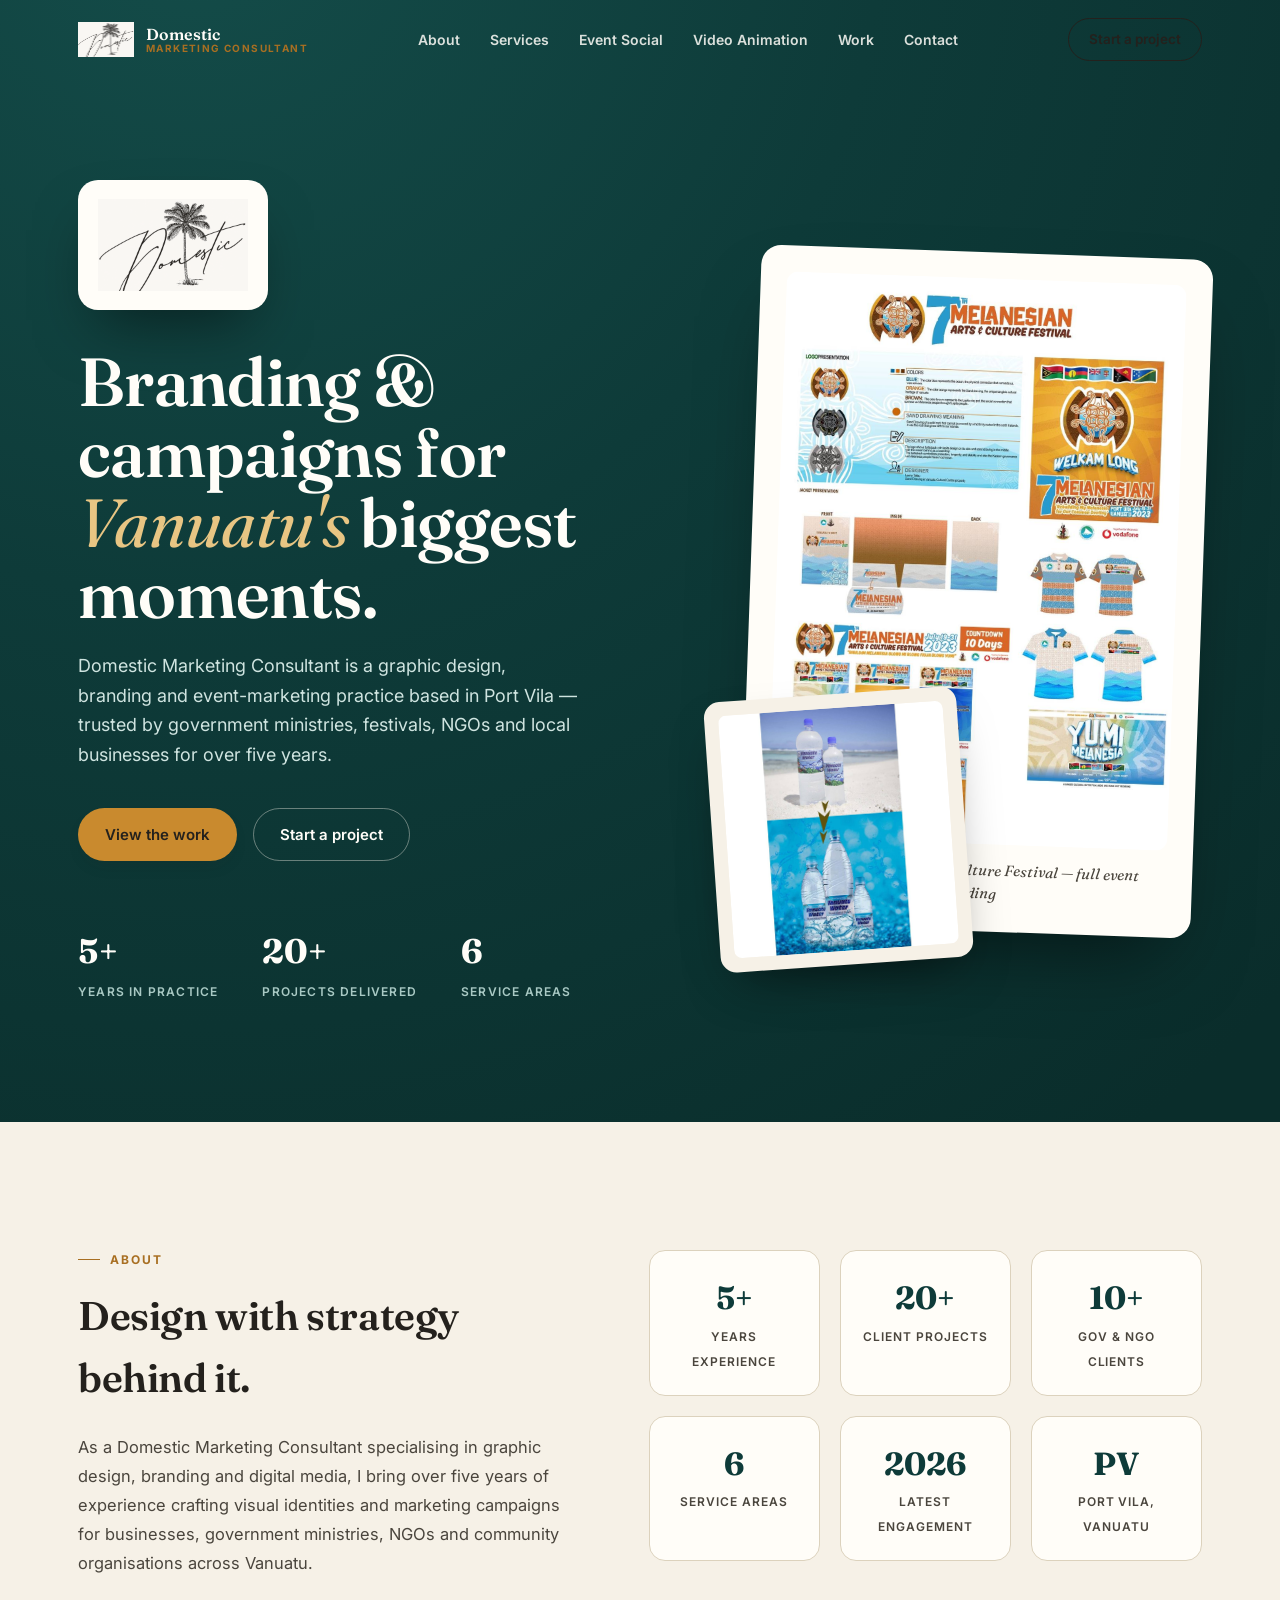
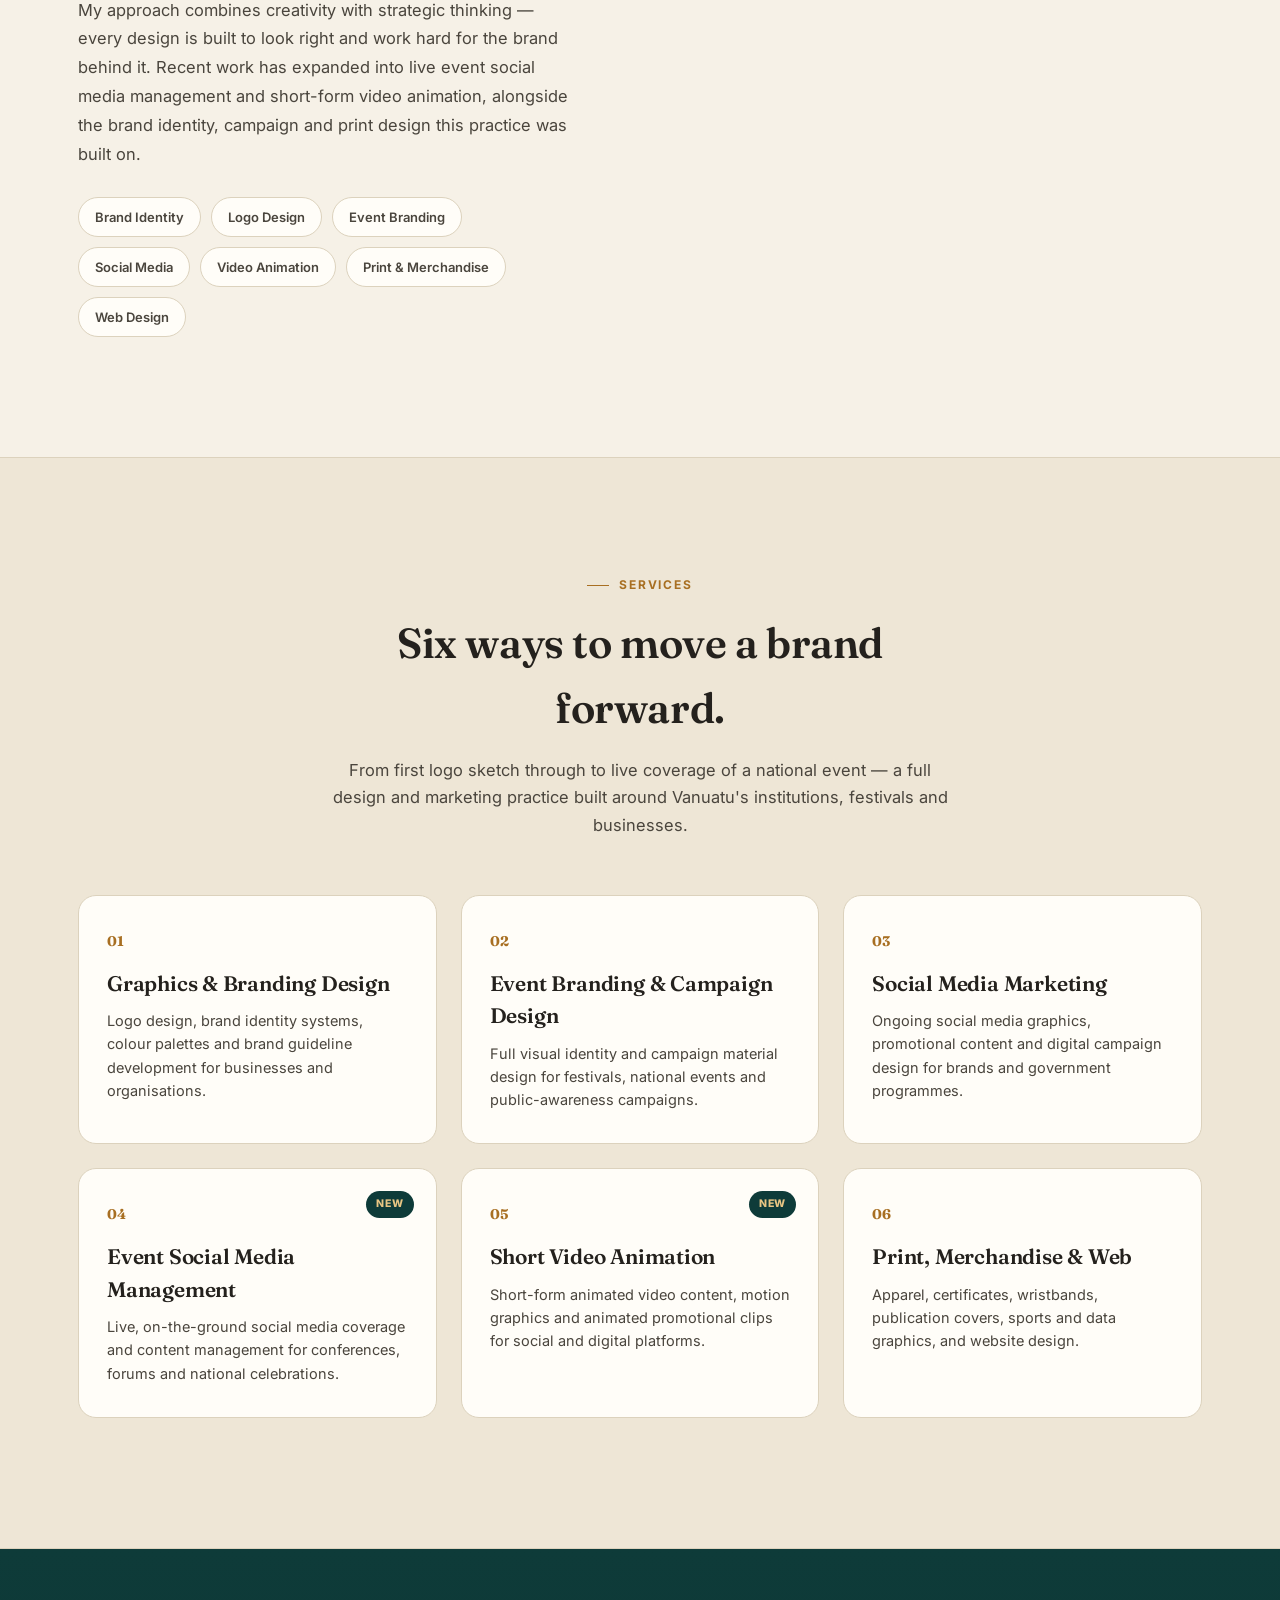
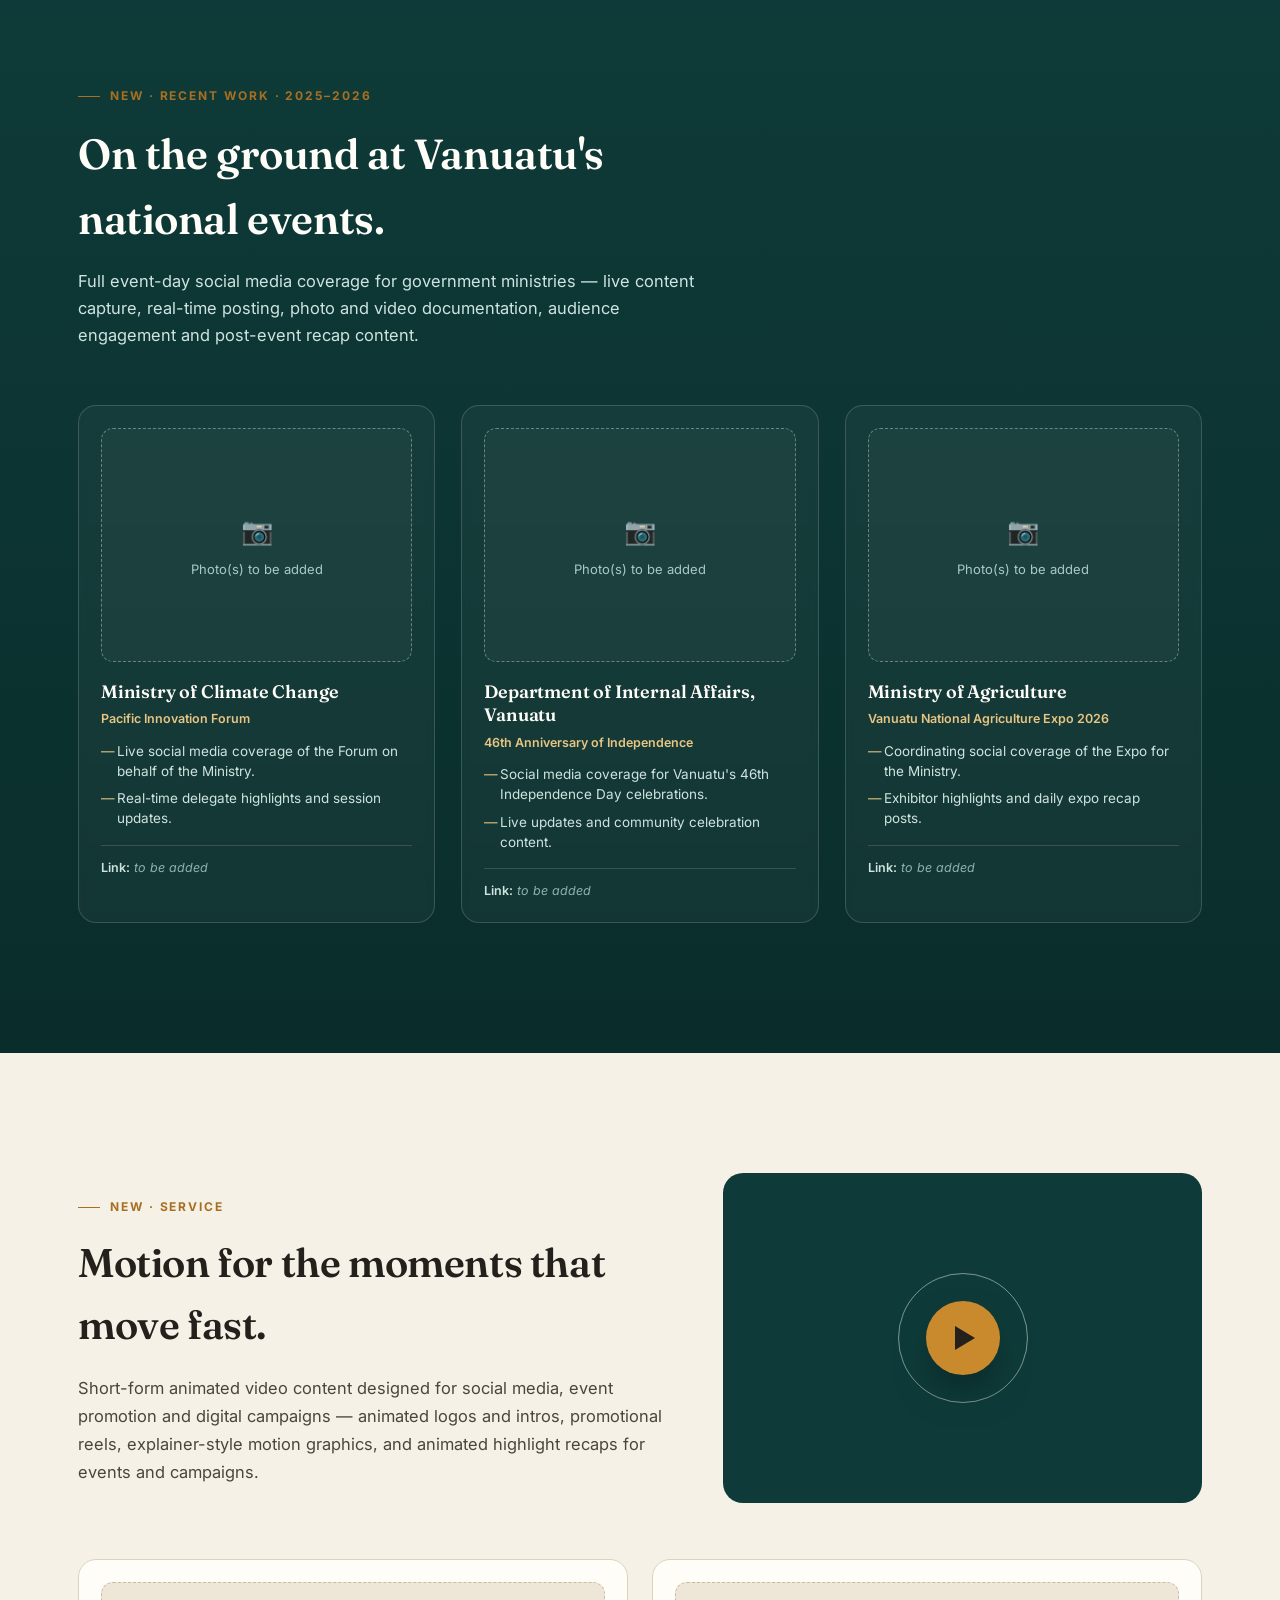
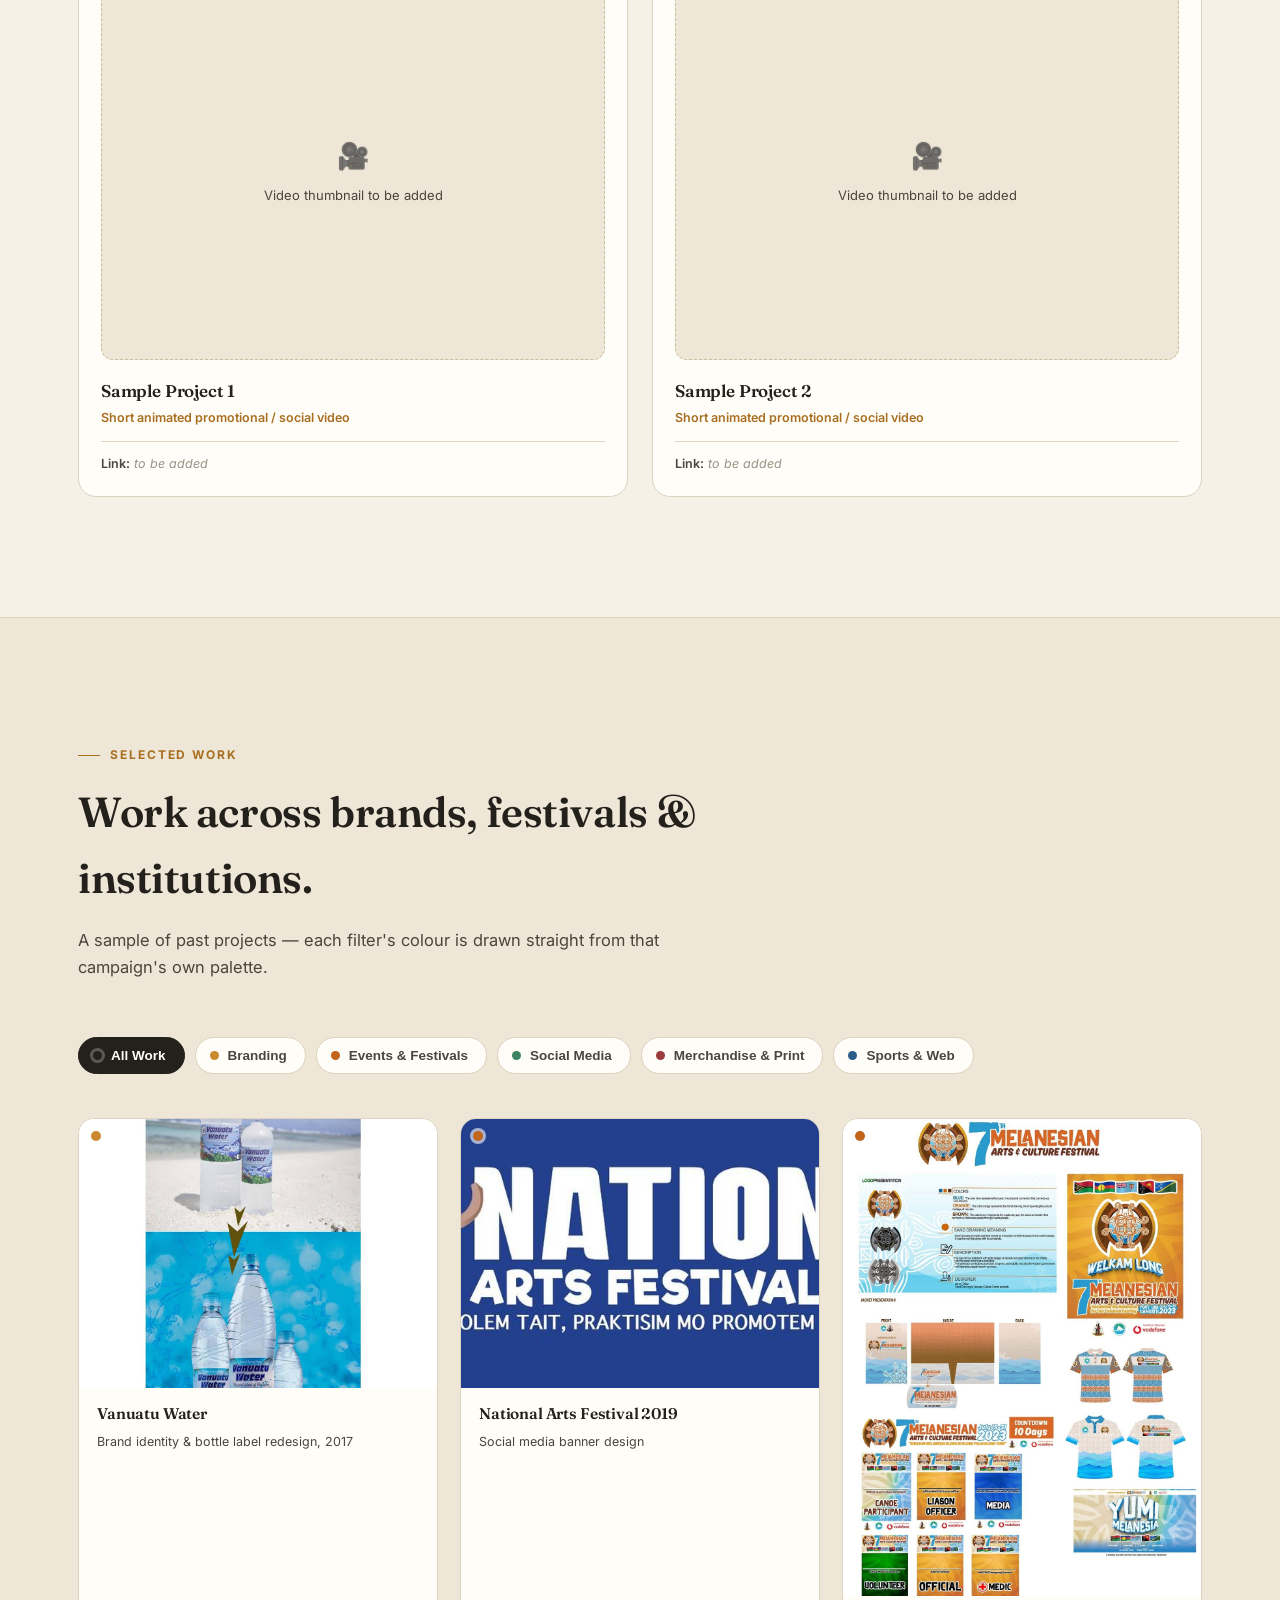
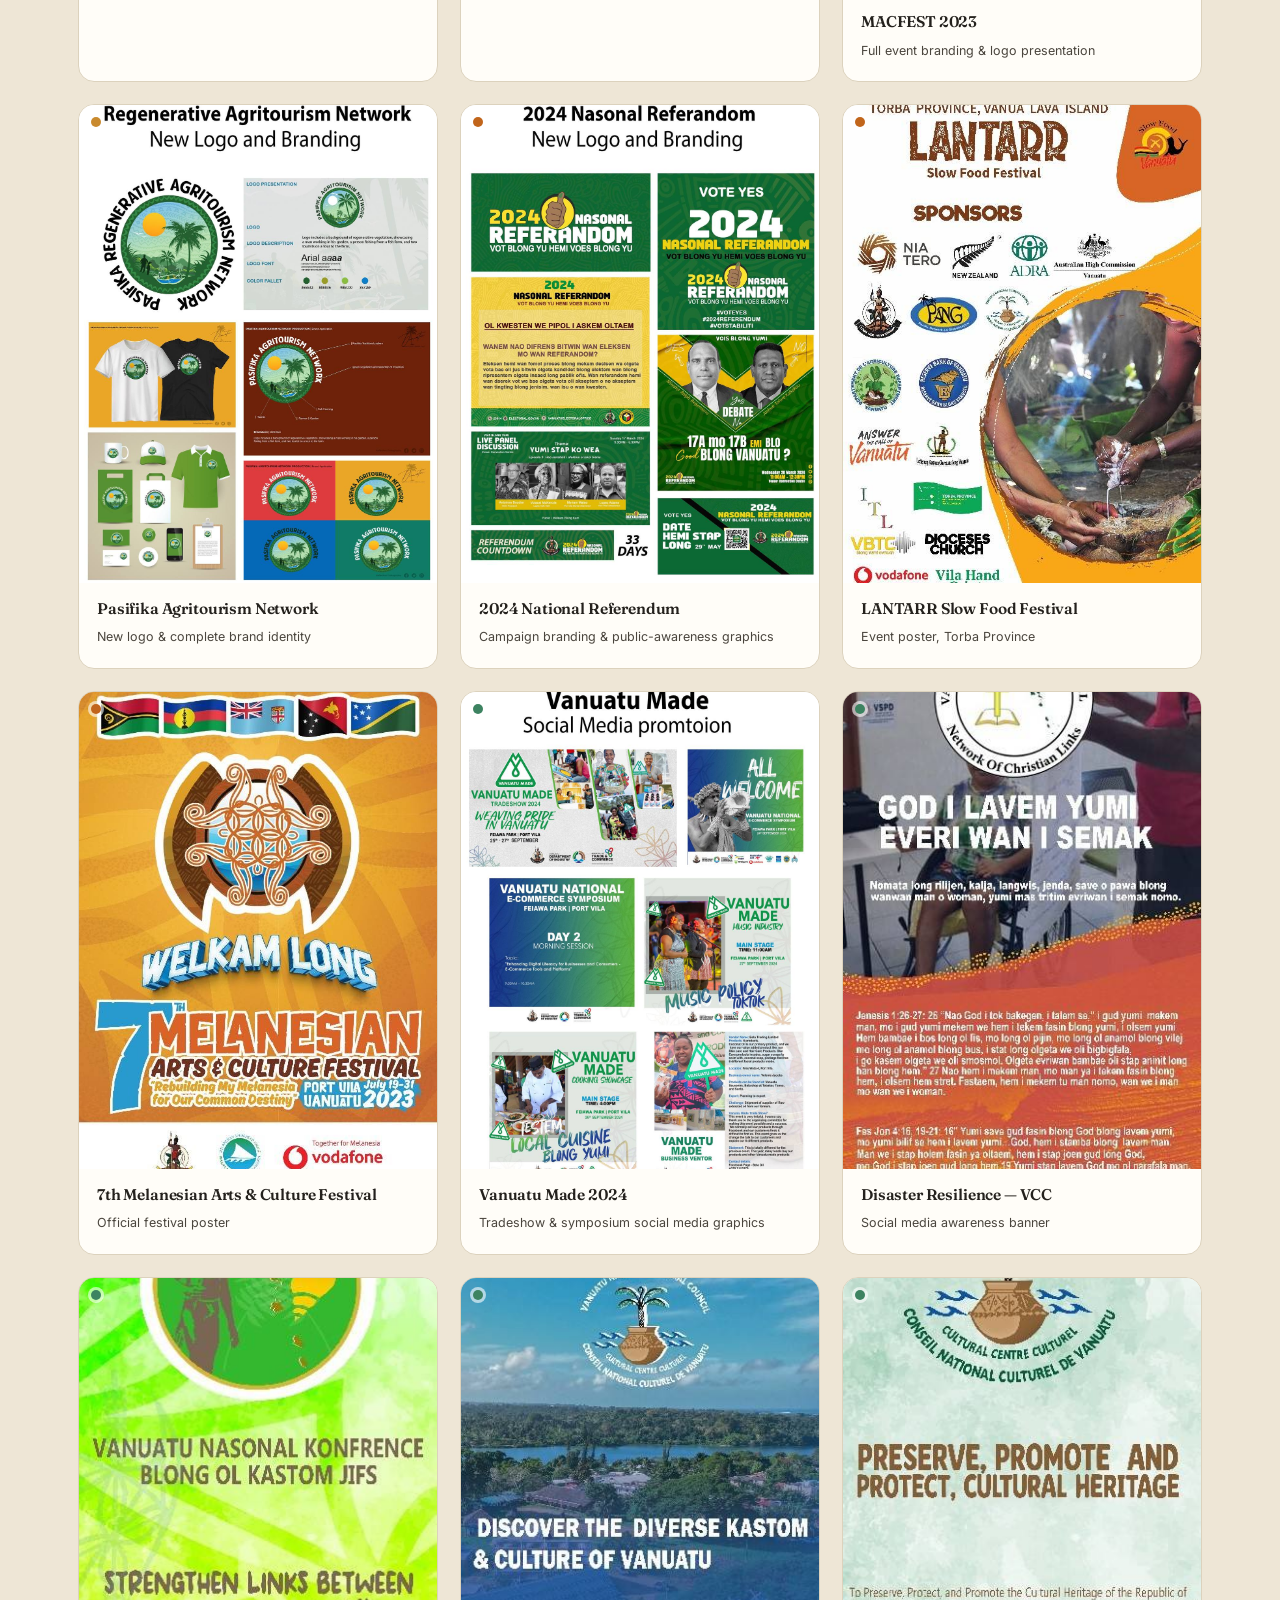
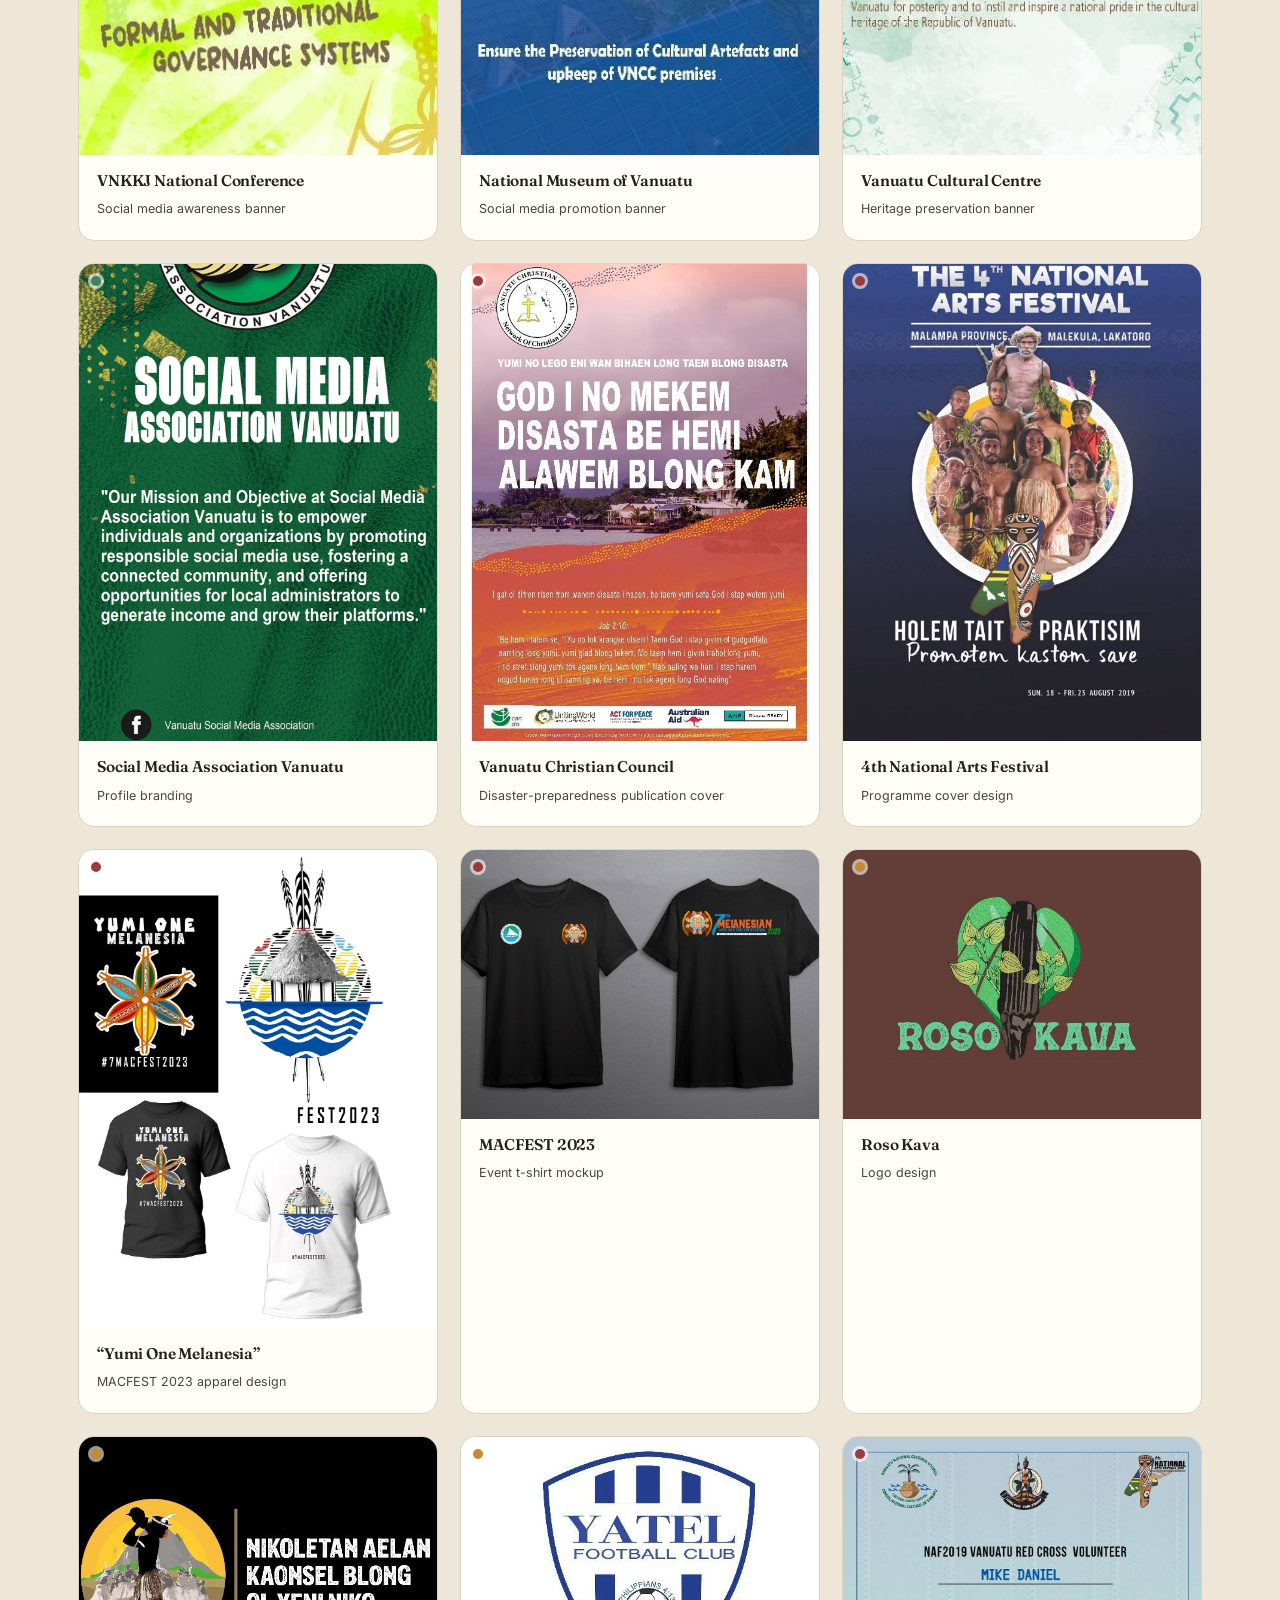
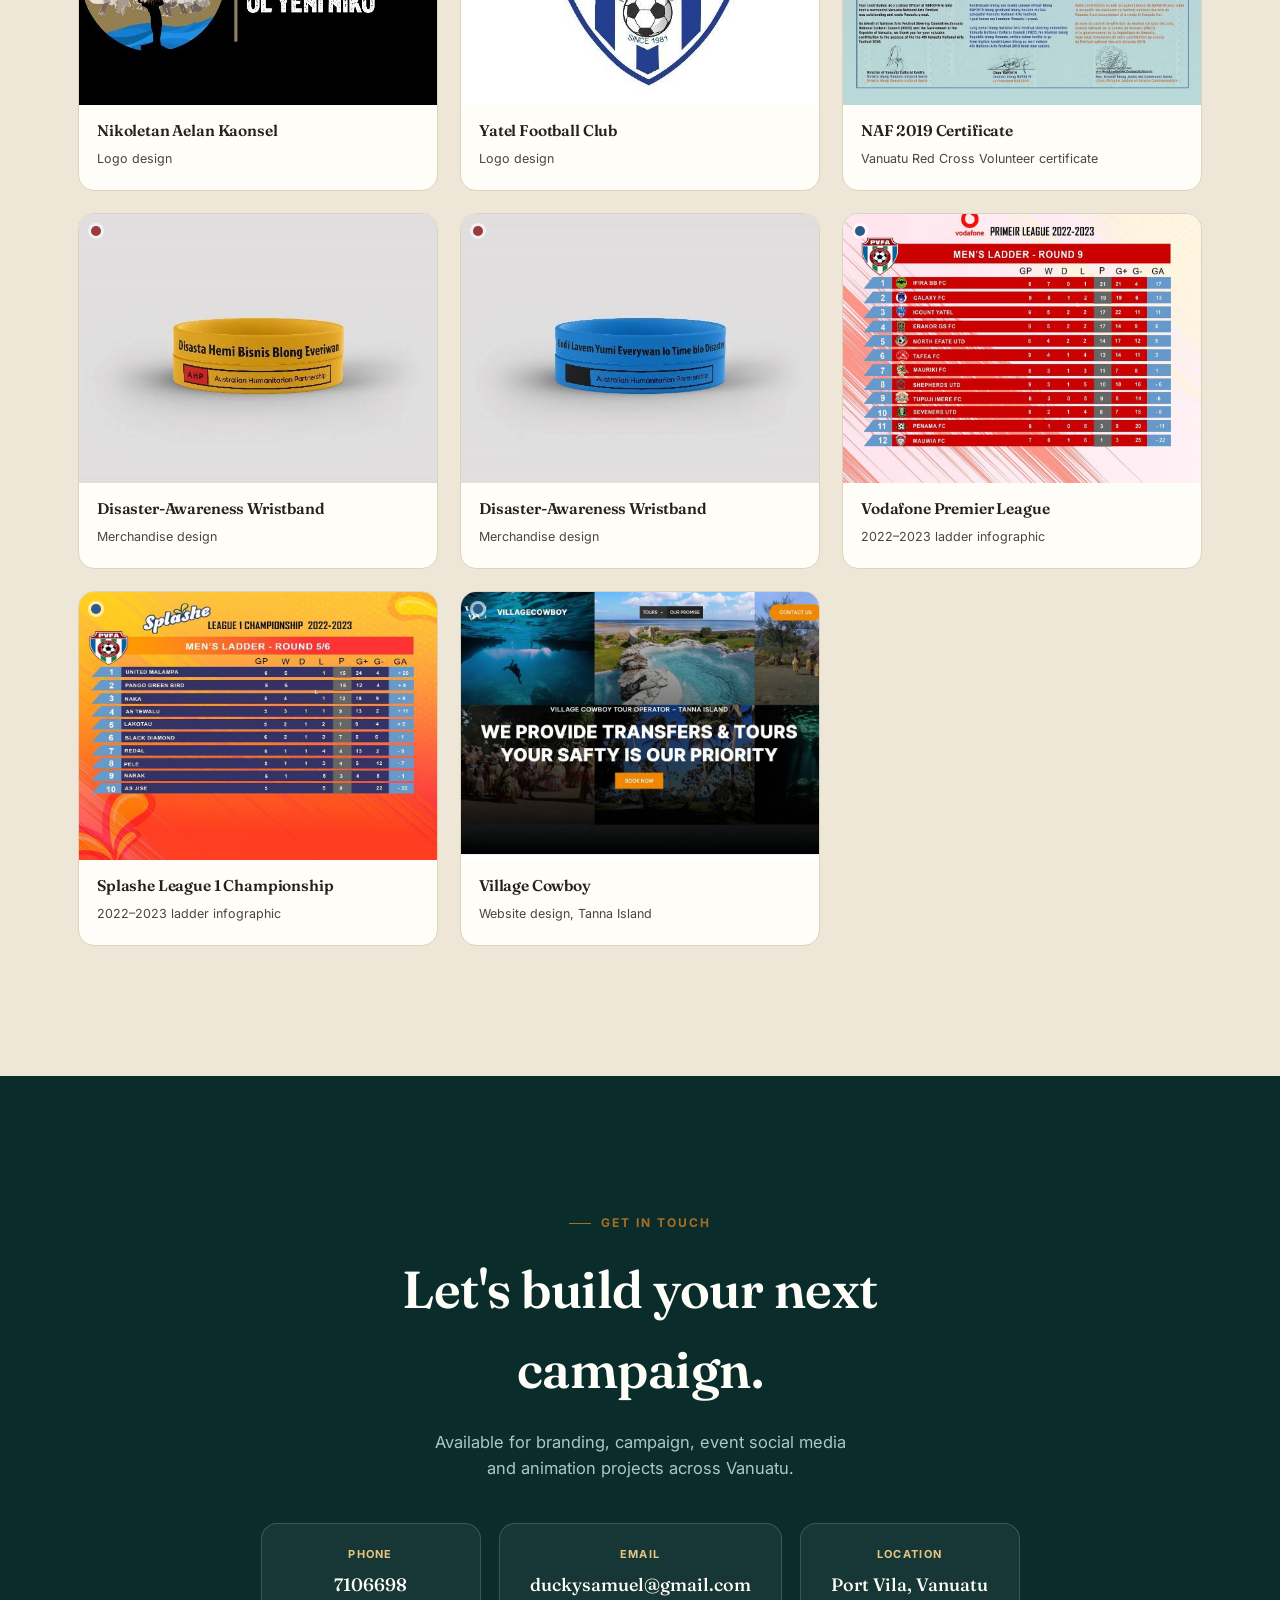
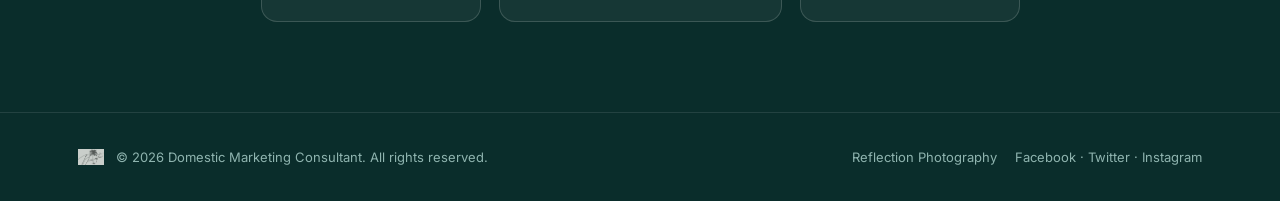
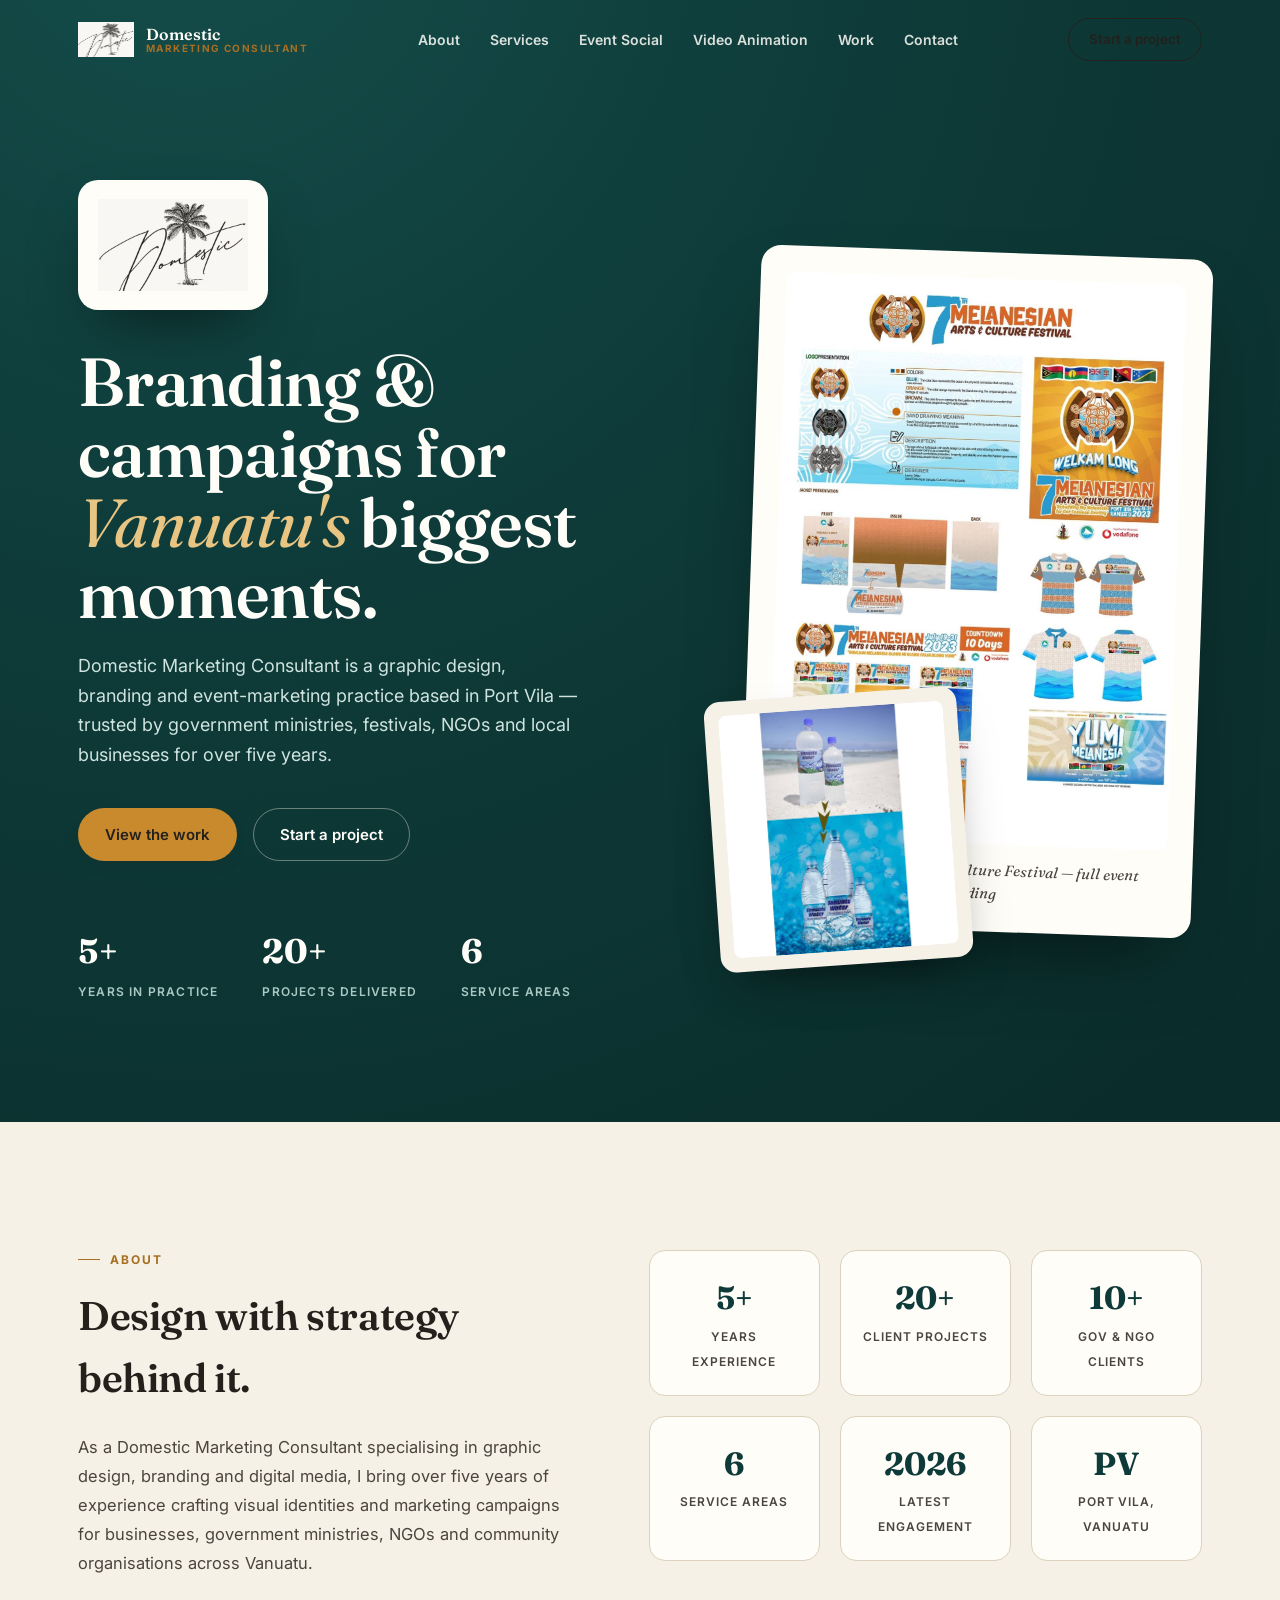
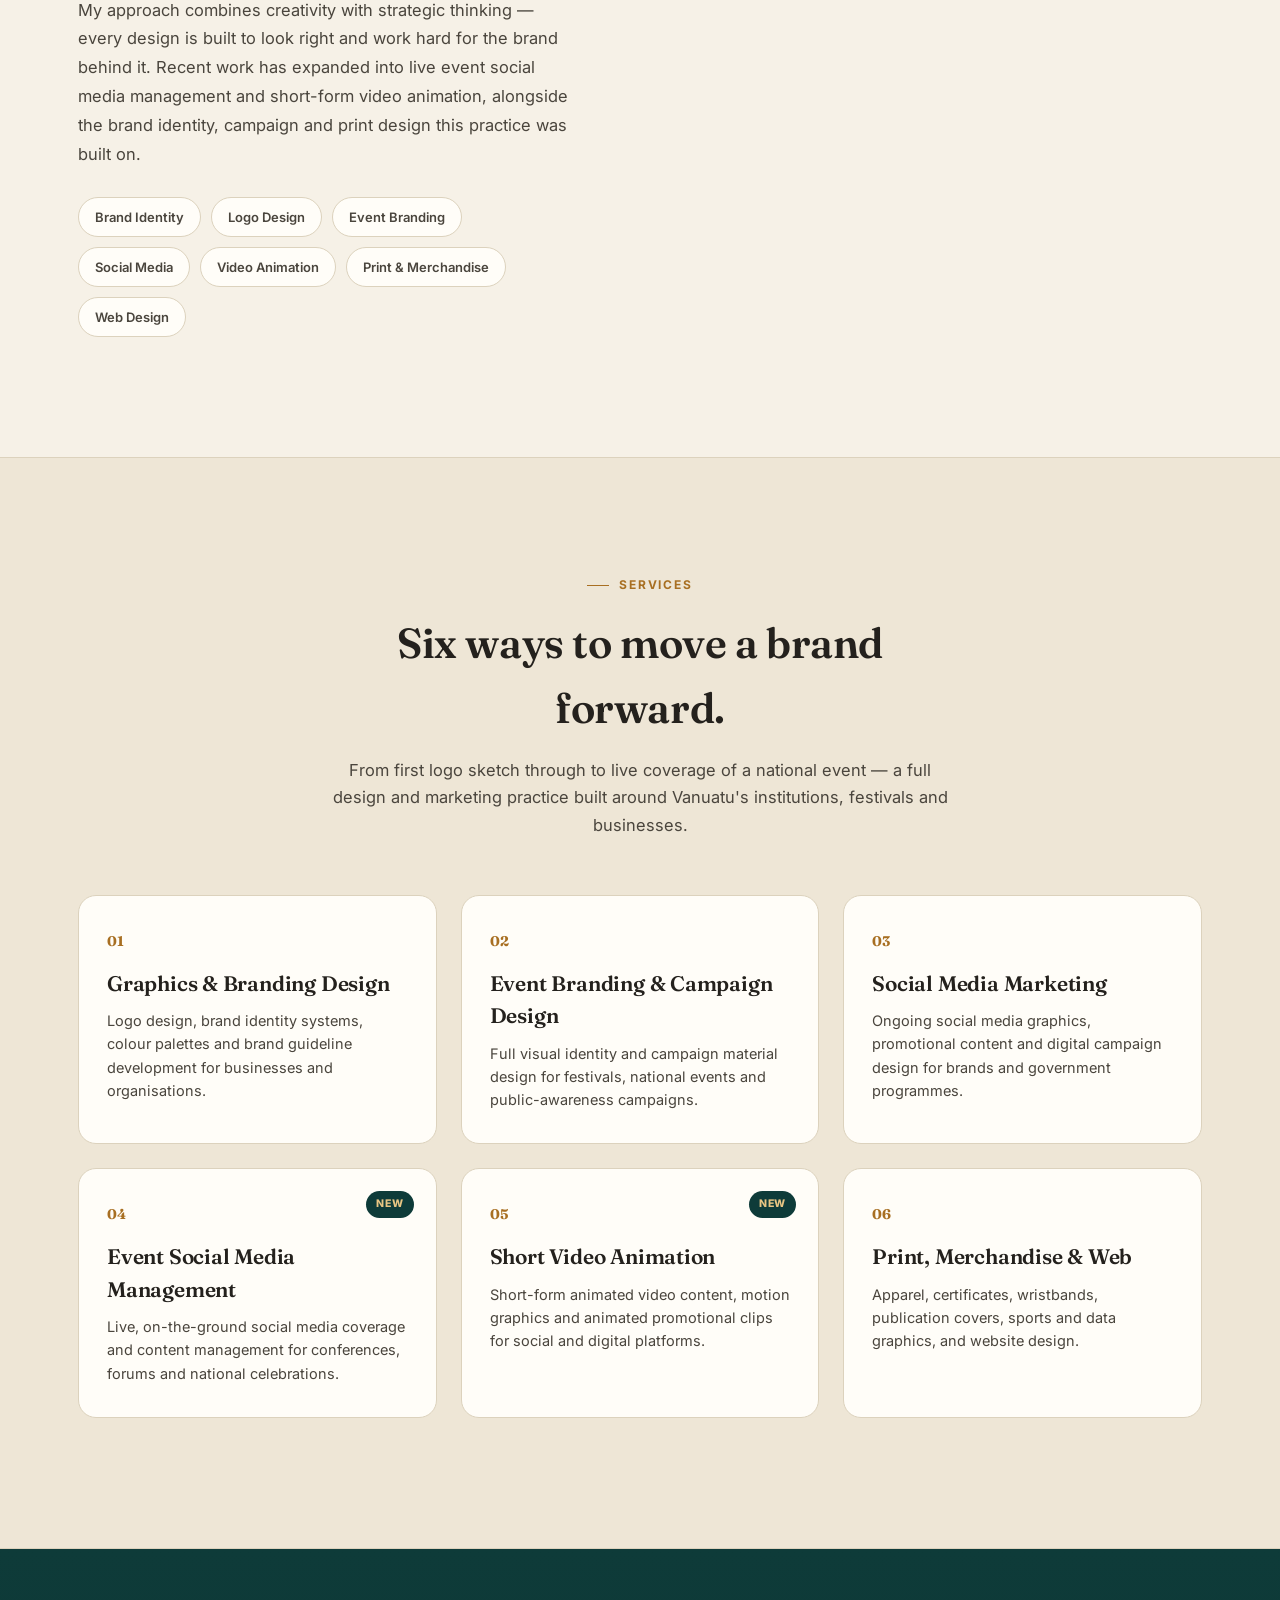
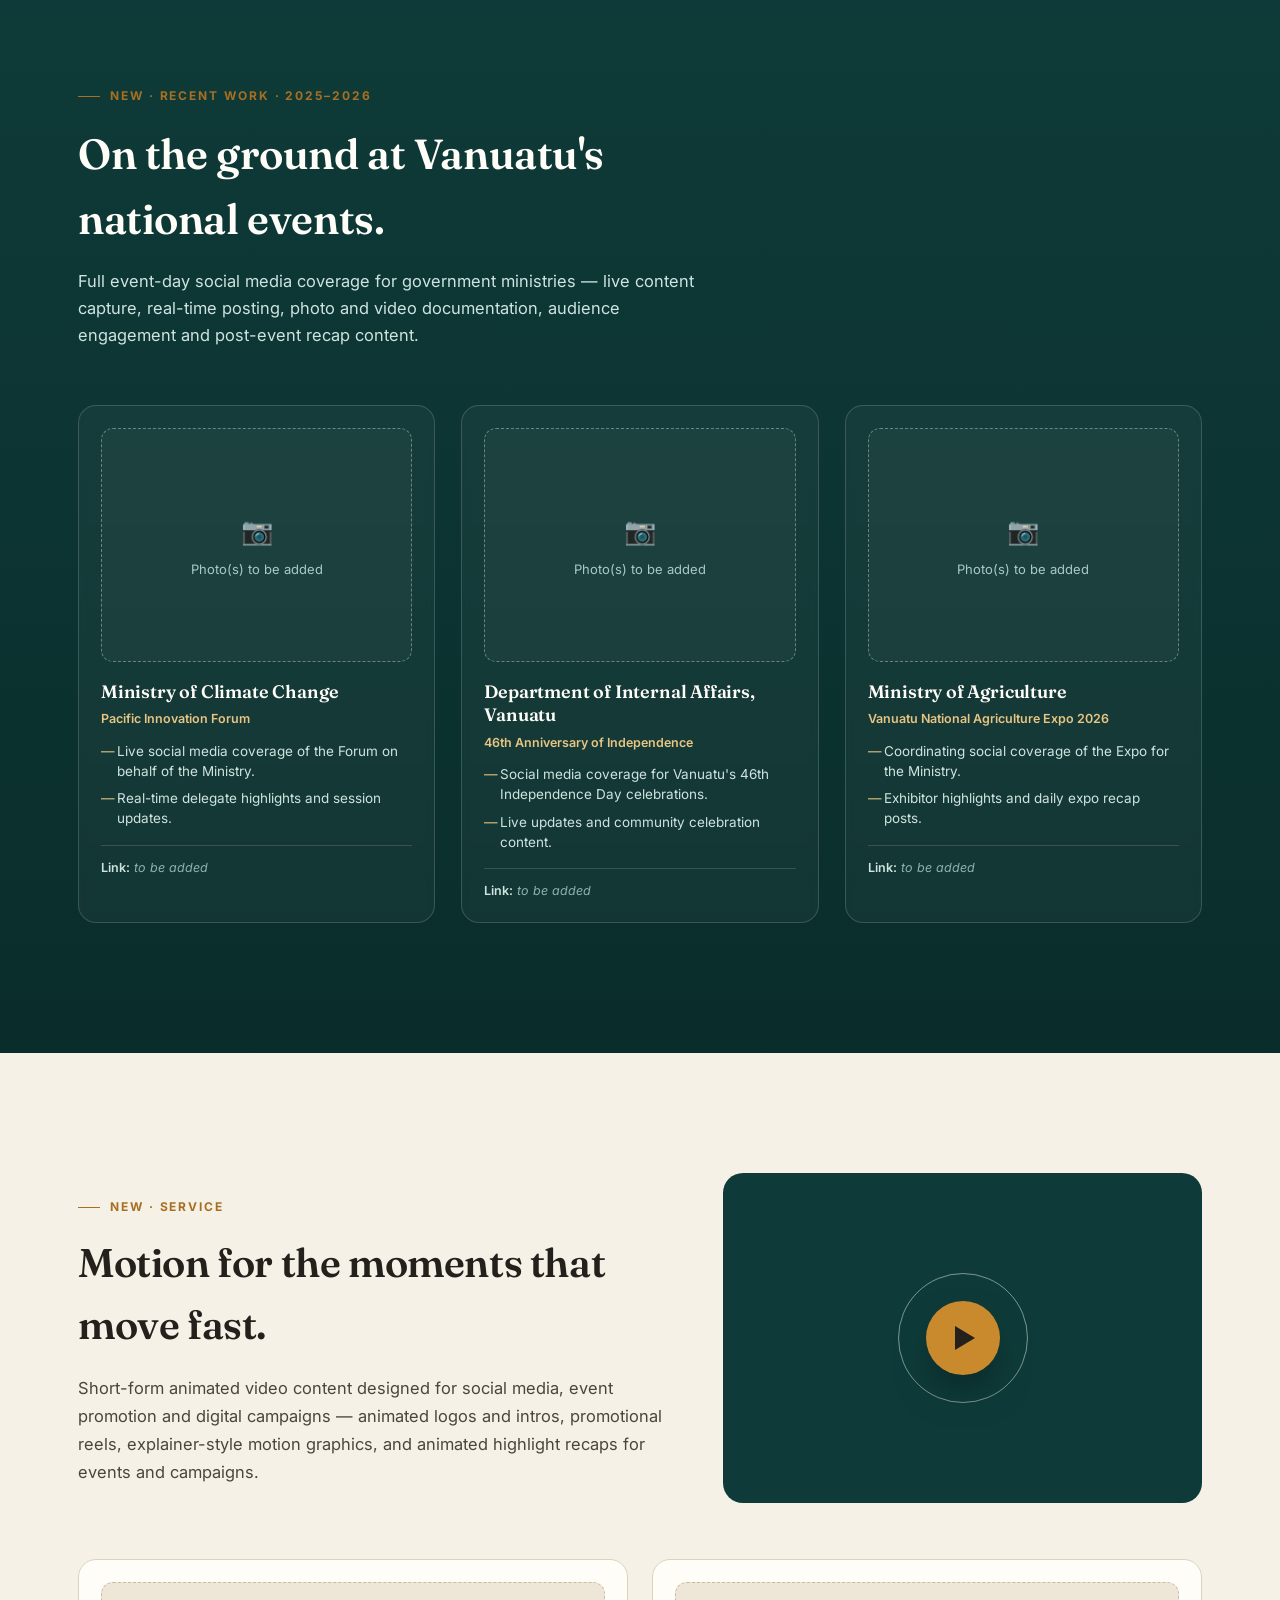
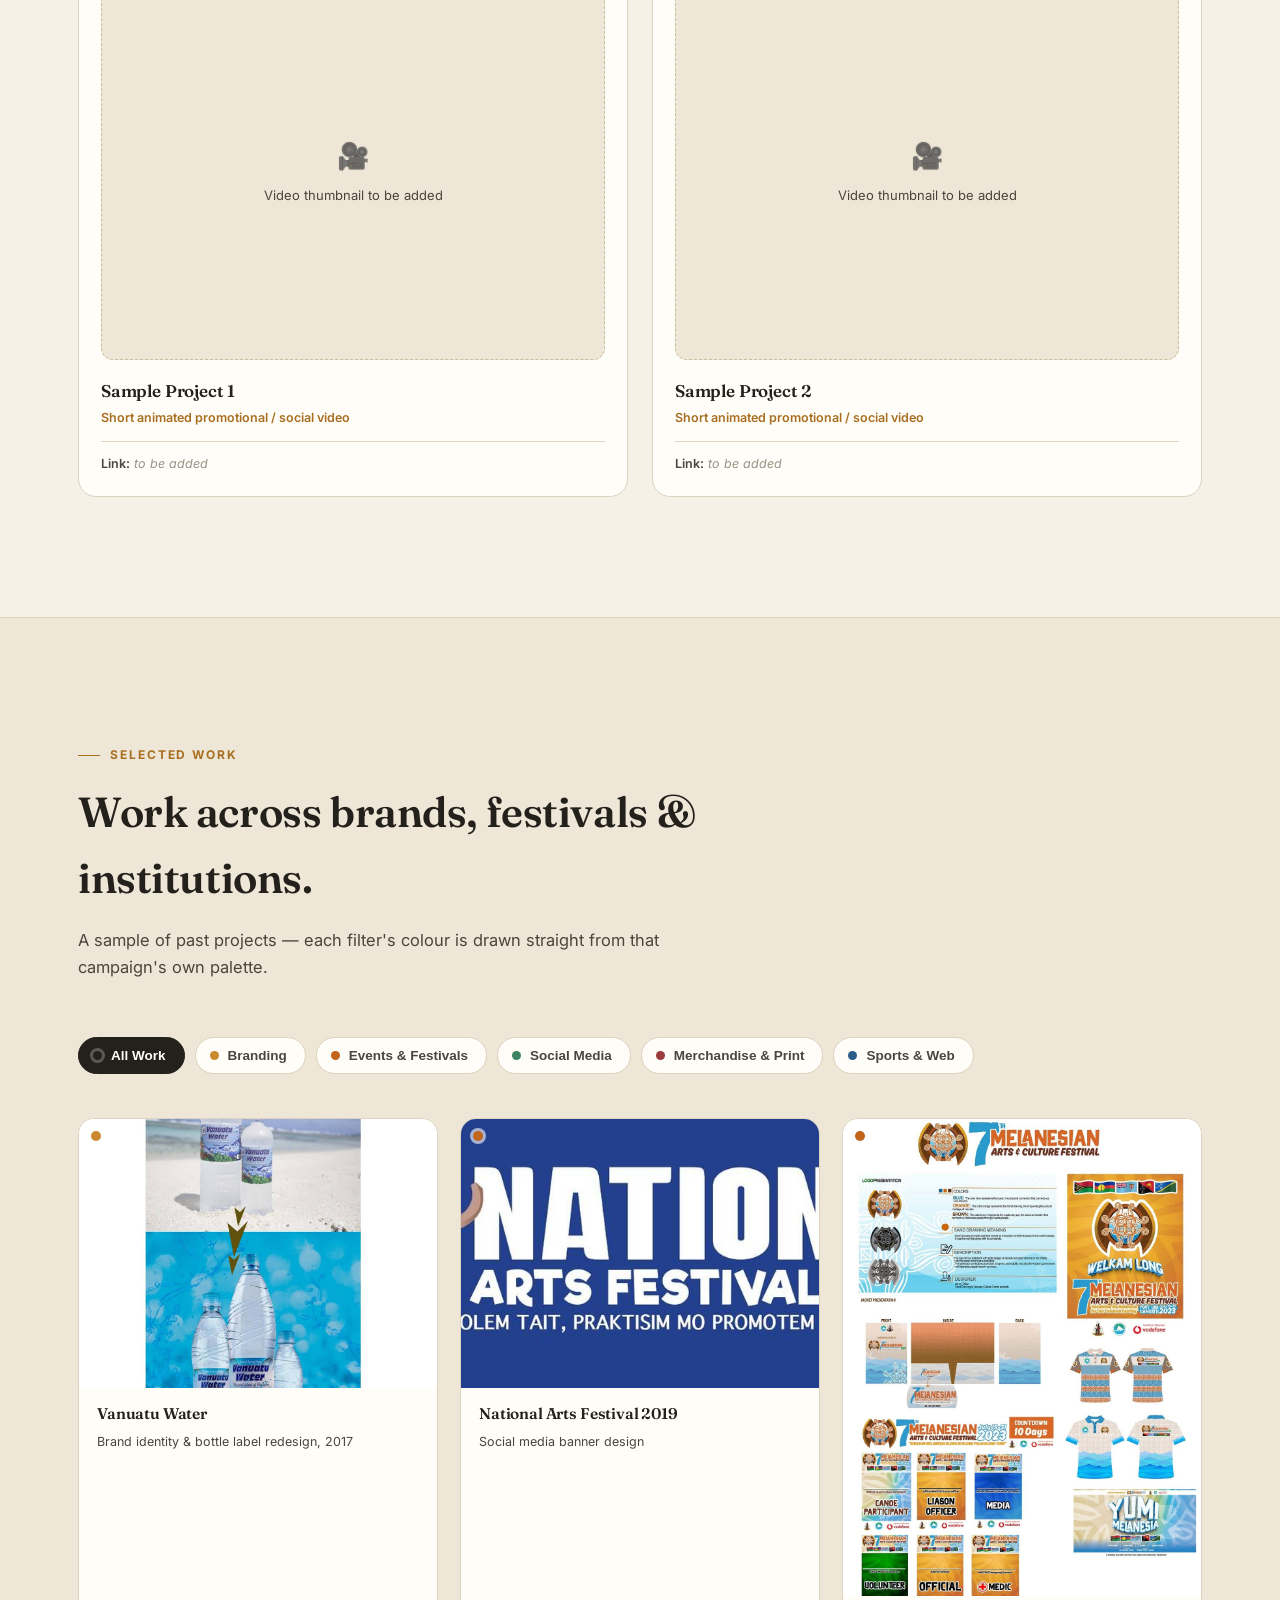
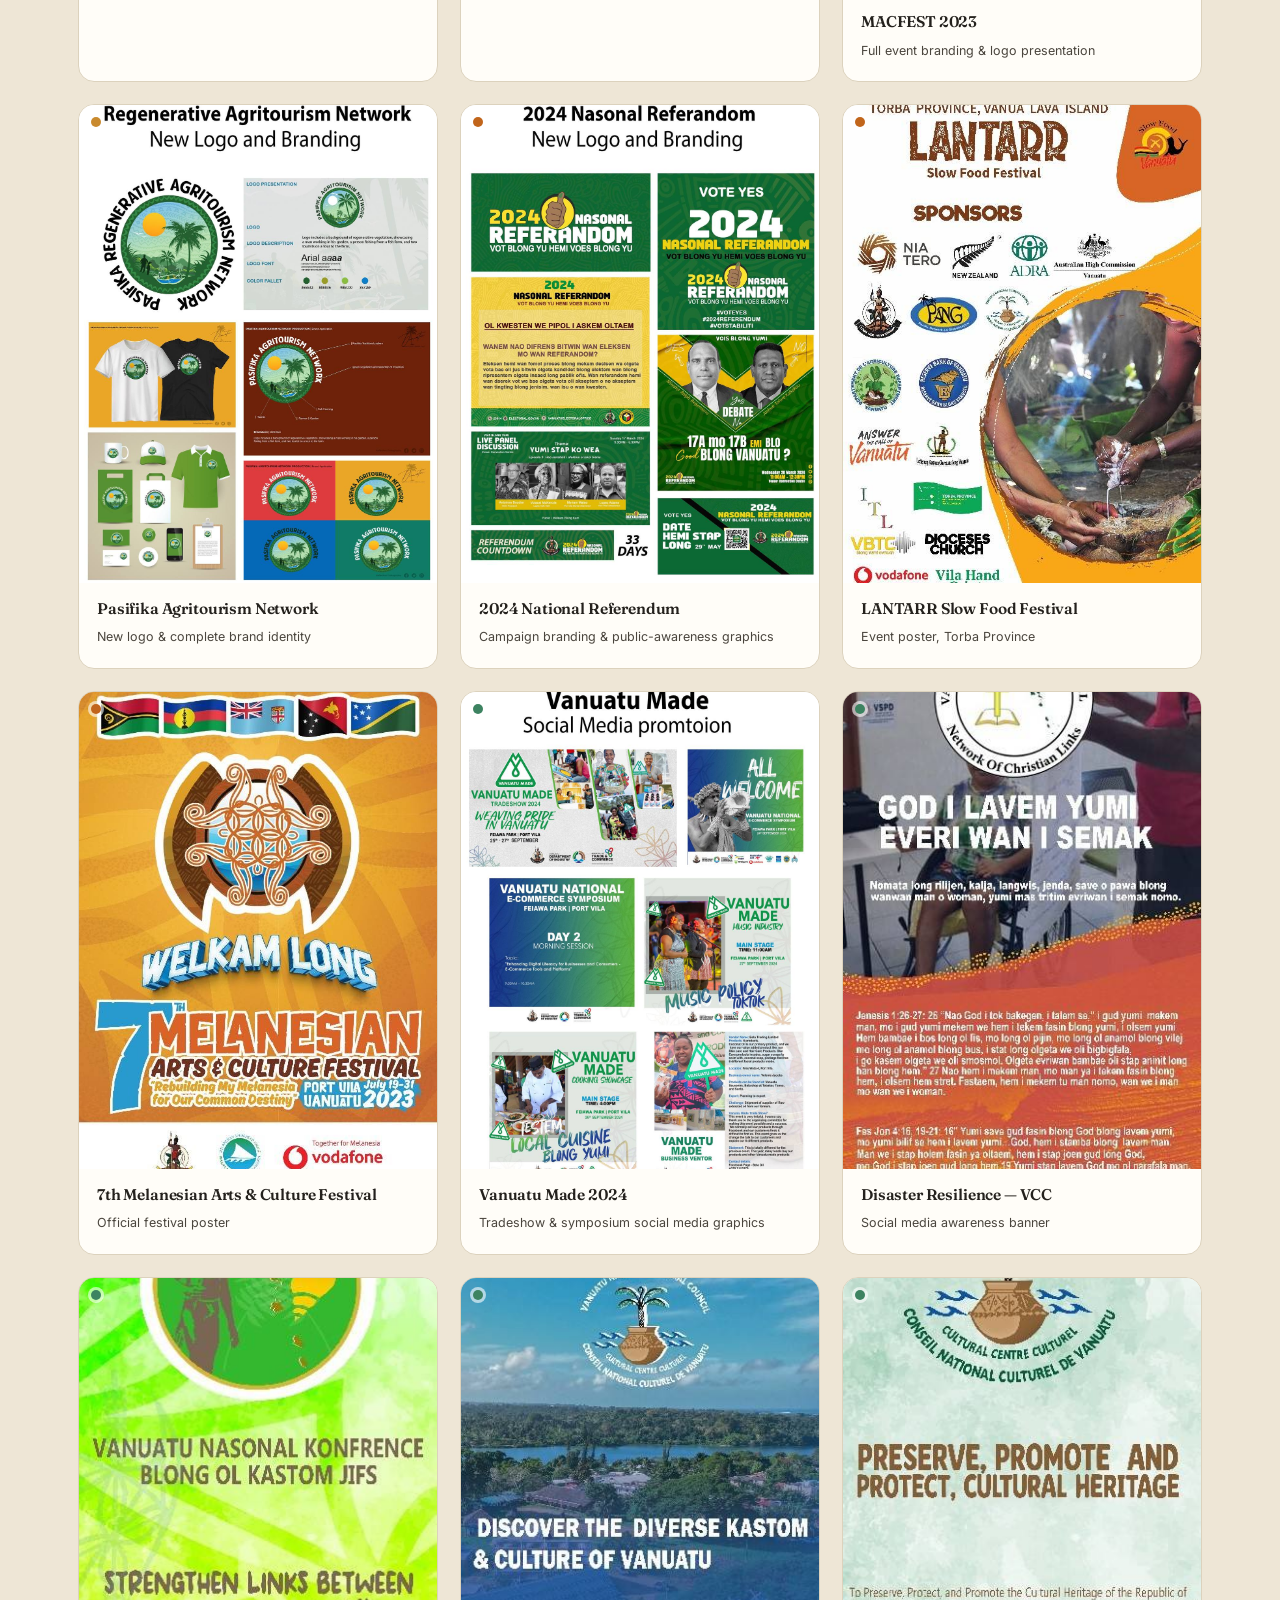
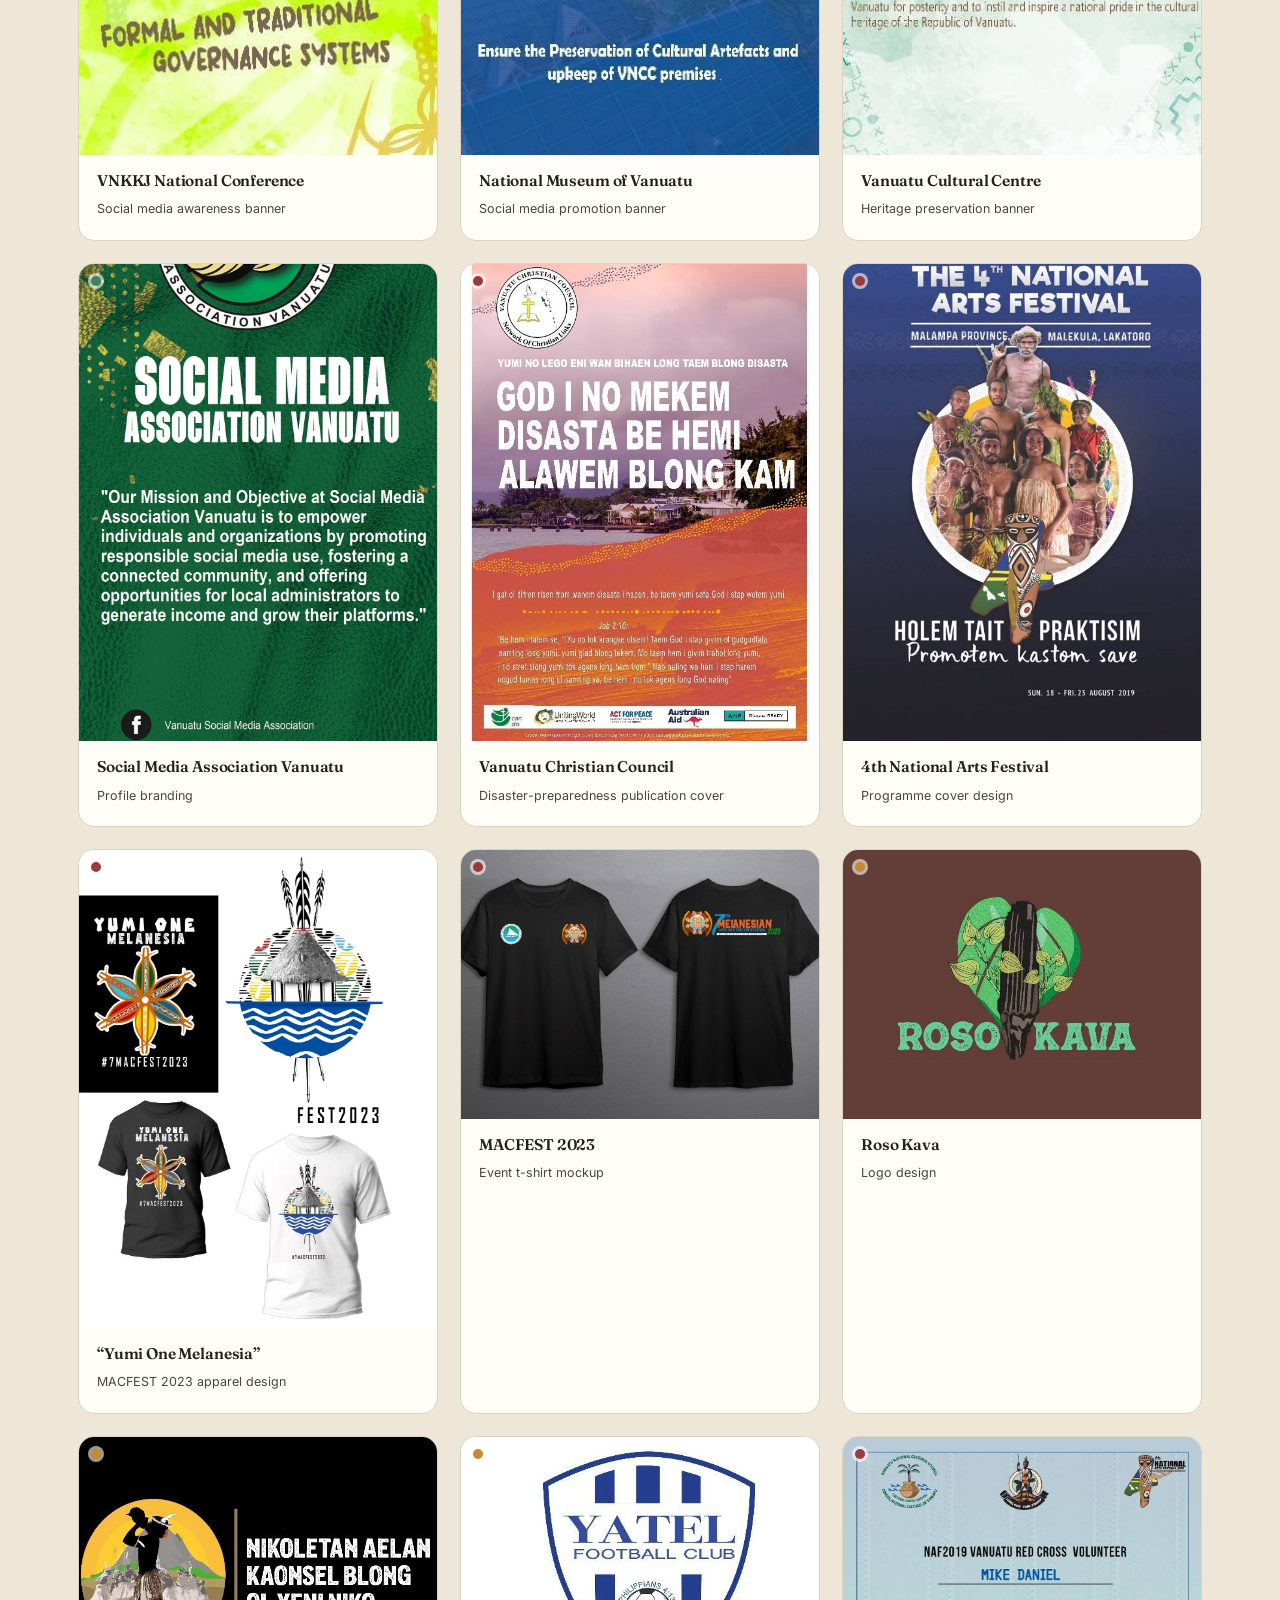
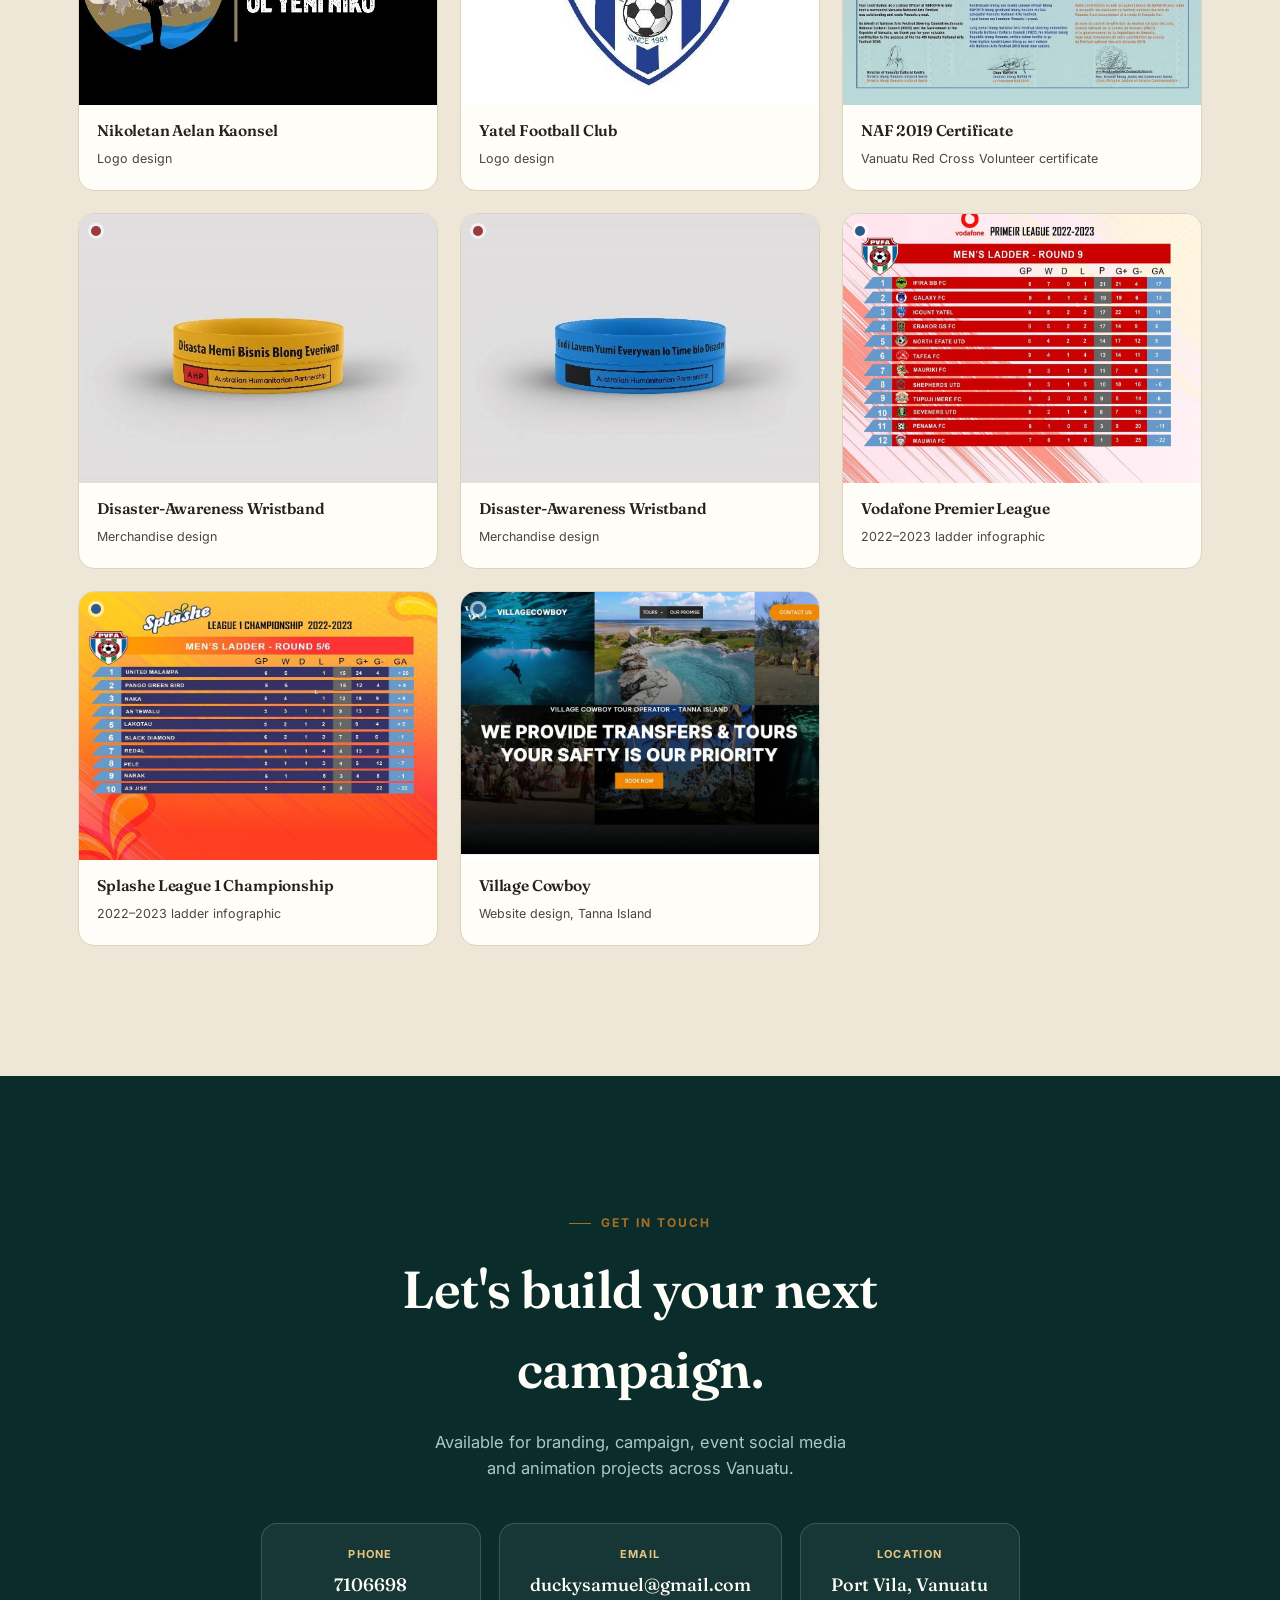
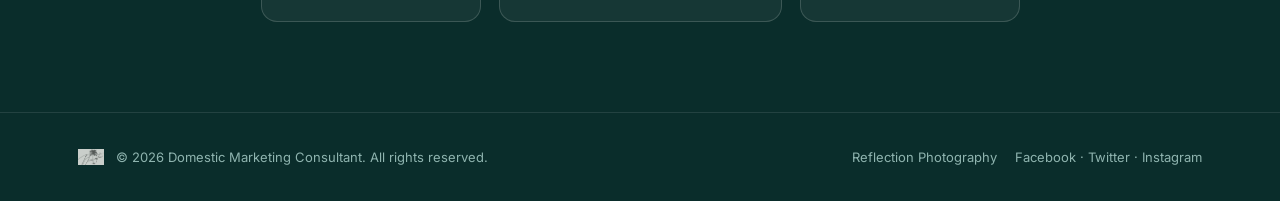
